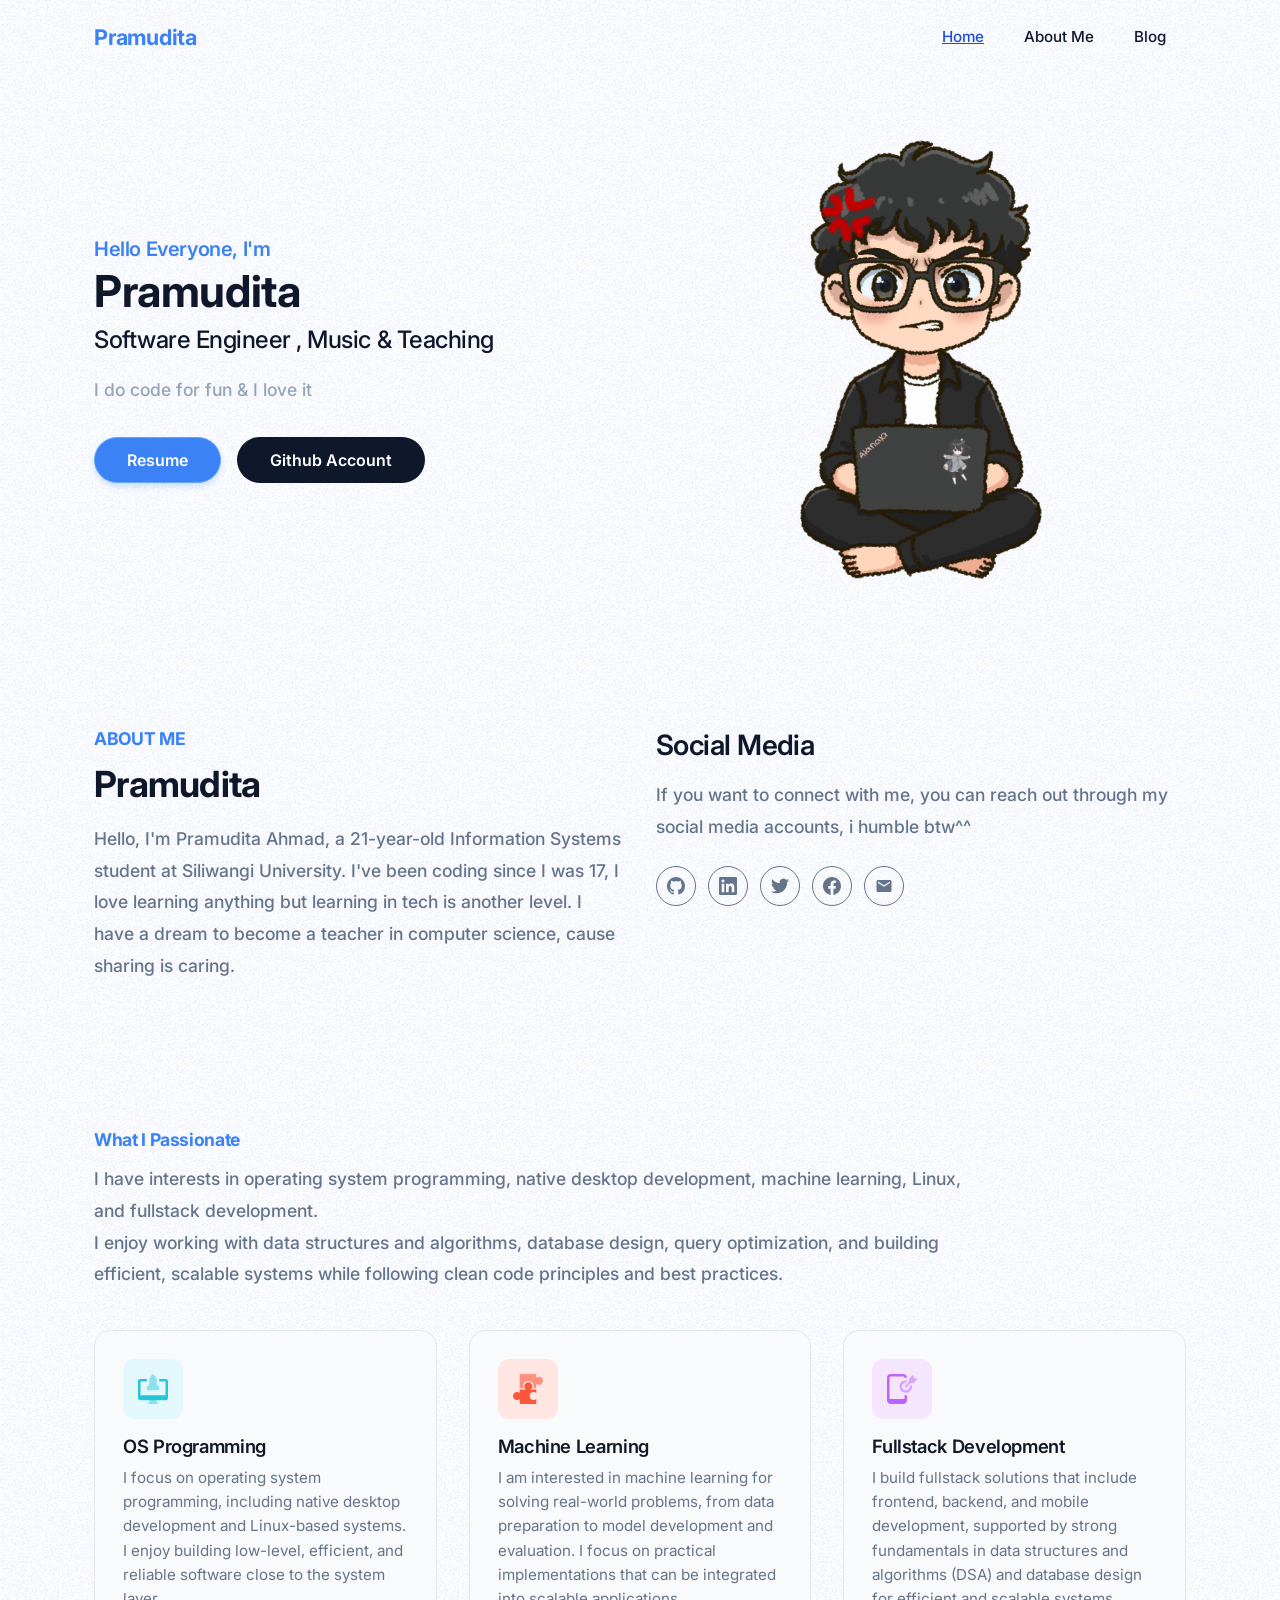
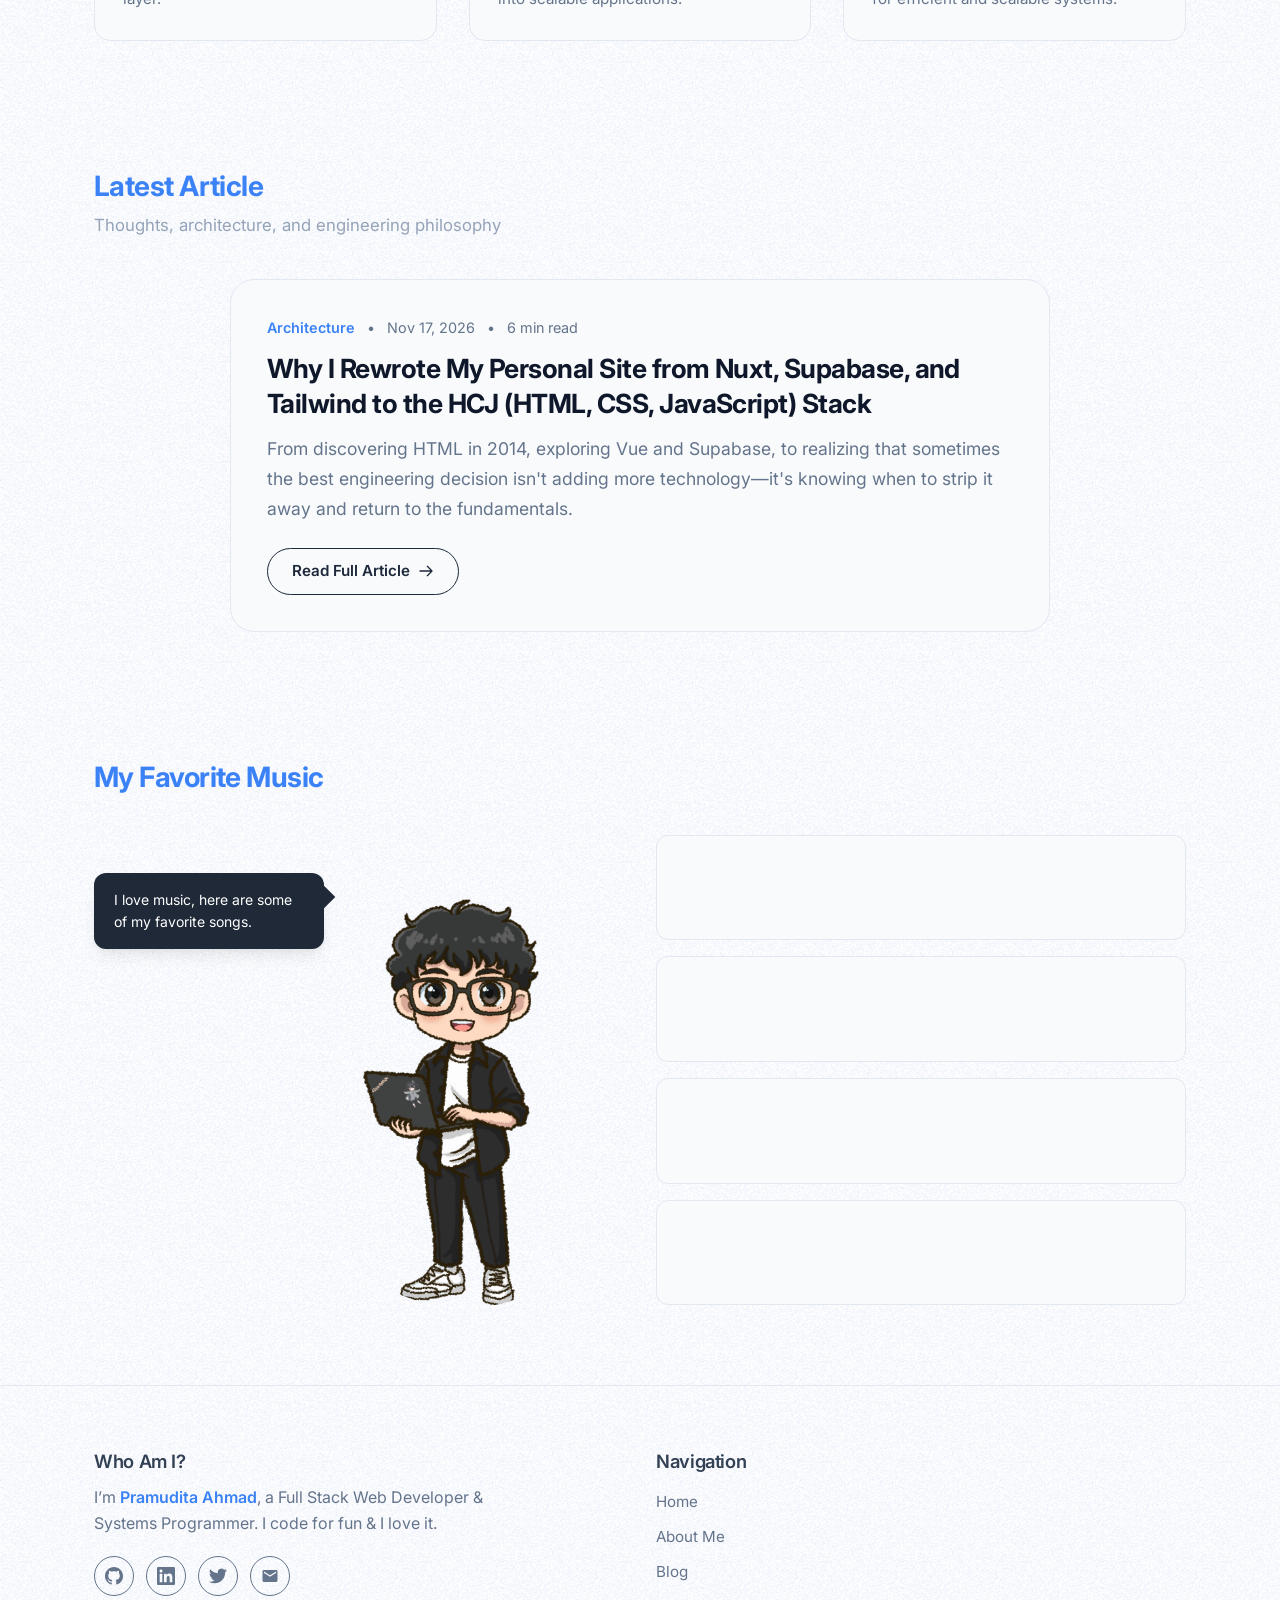
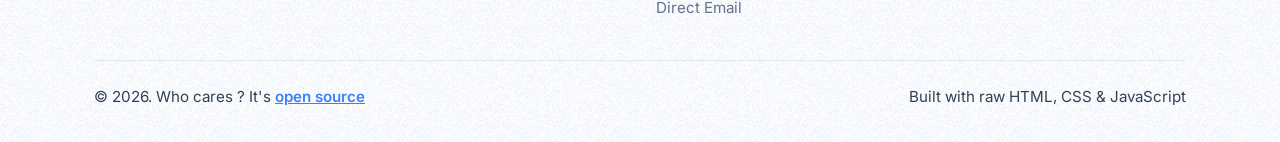
==== index.html @ 69929514 "refactor: simplify site by removing project/contact pages, embed full static blog article directly" ====
<!DOCTYPE html>
<html lang="en">
<head>
  <meta charset="UTF-8">
  <meta name="viewport" content="width=device-width, initial-scale=1.0">
  <title>Pramudita | Software Engineer</title>
  <link rel="icon" type="image/x-icon" href="assets/images/favicon.ico">
  <!-- Fonts -->
  <link rel="preconnect" href="https://fonts.googleapis.com">
  <link rel="preconnect" href="https://fonts.gstatic.com" crossorigin>
  <link rel="stylesheet" href="https://fonts.googleapis.com/css2?family=Inter:wght@300;400;500;600;700;800&display=swap">
  <!-- Stylesheet -->
  <link rel="stylesheet" href="assets/css/style.css">
</head>
<body>
  <div id="main">
    <!-- Navbar -->
    <header class="site-header">
      <div class="container">
        <div class="navbar-inner">
          <a href="index.html" class="logo-brand">
            Pramudita
          </a>

          <nav>
            <ul class="nav-links">
              <li><a href="index.html" class="nav-link active">Home</a></li>
              <li><a href="me.html" class="nav-link">About Me</a></li>
              <li><a href="blog.html" class="nav-link">Blog</a></li>
            </ul>
          </nav>

          <button class="hamburger-btn" id="hamburgerBtn" aria-label="Toggle navigation menu">
            <span></span>
            <span></span>
            <span></span>
          </button>
        </div>

        <!-- Mobile Dropdown -->
        <div class="mobile-menu" id="mobileMenu">
          <a href="index.html" class="mobile-link active">Home</a>
          <a href="me.html" class="mobile-link">About Me</a>
          <a href="blog.html" class="mobile-link">Blog</a>
        </div>
      </div>
    </header>

    <!-- Hero / Intro Section -->
    <section class="section-hero" id="home">
      <div class="container">
        <div class="grid grid-cols-2 items-center gap-8">
          <!-- Text Info (Left) -->
          <div>
            <h1 class="text-primary font-semibold" style="font-size: 1.25rem; margin-bottom: 0.5rem;">
              Hello Everyone, I'm
              <span class="text-slate-900 font-bold" style="display: block; font-size: 2.75rem; line-height: 1.15; margin-top: 0.25rem;">
                Pramudita
              </span>
            </h1>
            <h2 class="text-slate-900 font-medium" style="font-size: 1.5rem; margin-bottom: 1.25rem;">
              Software Engineer , Music & Teaching
            </h2>
            <p class="text-slate-400 font-medium" style="font-size: 1.1rem; line-height: 1.7; margin-bottom: 2rem;">
              I do code for fun & I love it
            </p>
            <div class="flex flex-wrap gap-4">
              <a href="assets/images/resume.pdf" target="_blank" class="btn btn-primary">
                Resume
              </a>
              <a href="https://github.com/pramahmad" target="_blank" class="btn btn-dark">
                Github Account
              </a>
            </div>
          </div>

          <!-- Character Image (Right) -->
          <div style="display: flex; justify-content: center;">
            <img src="assets/images/pramudita.png" alt="Pramudita" style="max-width: 100%; max-height: 480px; object-fit: contain;">
          </div>
        </div>
      </div>
    </section>

    <!-- About Me Section -->
    <section class="section" id="about">
      <div class="container">
        <div class="grid grid-cols-2 gap-8">
          <div>
            <h4 class="text-primary font-bold" style="text-transform: uppercase; font-size: 1.1rem; margin-bottom: 0.75rem;">
              About Me
            </h4>
            <h2 class="text-slate-900 font-bold" style="font-size: 2.25rem; margin-bottom: 1rem;">
              Pramudita
            </h2>
            <p class="text-slate-500 font-medium" style="font-size: 1.1rem; line-height: 1.8;">
              Hello, I'm Pramudita Ahmad, a 21-year-old Information Systems student at Siliwangi University. I've been coding since I was 17, I love learning anything but learning in tech is another level. I have a dream to become a teacher in computer science, cause sharing is caring.
            </p>
          </div>

          <div>
            <h3 class="text-slate-900 font-semibold" style="font-size: 1.75rem; margin-bottom: 1rem;">
              Social Media
            </h3>
            <p class="text-slate-500 font-medium" style="font-size: 1.1rem; line-height: 1.8; margin-bottom: 1.5rem;">
              If you want to connect with me, you can reach out through my social media accounts, i humble btw^^
            </p>
            <div class="social-group">
              <a href="https://github.com/pramahmad" target="_blank" class="social-circle-btn" title="GitHub">
                <svg viewBox="0 0 24 24" fill="currentColor"><path d="M12 0C5.37 0 0 5.37 0 12c0 5.31 3.435 9.795 8.205 11.385.6.105.825-.255.825-.57 0-.285-.015-1.23-.015-2.235-3.015.555-3.795-.735-4.035-1.41-.135-.345-.72-1.41-1.23-1.695-.42-.225-1.02-.78-.015-.795.945-.015 1.62.87 1.845 1.23 1.08 1.815 2.805 1.305 3.495.99.105-.78.42-1.305.765-1.605-2.67-.3-5.46-1.335-5.46-5.925 0-1.305.465-2.385 1.23-3.225-.12-.3-.54-1.53.12-3.18 0 0 1.005-.315 3.3 1.23.96-.27 1.98-.405 3-.405s2.04.135 3 .405c2.295-1.56 3.3-1.23 3.3-1.23.66 1.65.24 2.88.12 3.18.765.84 1.23 1.905 1.23 3.225 0 4.605-2.805 5.625-5.475 5.925.435.375.81 1.095.81 2.22 0 1.605-.015 2.895-.015 3.3 0 .315.225.69.825.57A12.02 12.02 0 0024 12c0-6.63-5.37-12-12-12z"/></svg>
              </a>
              <a href="https://www.linkedin.com/in/pramudita-ahmad-4ba11a232/" target="_blank" class="social-circle-btn" title="LinkedIn">
                <svg viewBox="0 0 24 24" fill="currentColor"><path d="M20.447 20.452h-3.554v-5.569c0-1.328-.027-3.037-1.852-3.037-1.853 0-2.136 1.445-2.136 2.939v5.667H9.351V9h3.414v1.561h.046c.477-.9 1.637-1.85 3.37-1.85 3.601 0 4.267 2.37 4.267 5.455v6.286zM5.337 7.433c-1.144 0-2.063-.926-2.063-2.065 0-1.138.92-2.063 2.063-2.063 1.14 0 2.064.925 2.064 2.063 0 1.139-.925 2.065-2.064 2.065zm1.782 13.019H3.555V9h3.564v11.452zM22.225 0H1.771C.792 0 0 .774 0 1.729v20.542C0 23.227.792 24 1.771 24h20.451C23.2 24 24 23.227 24 22.271V1.729C24 .774 23.2 0 22.222 0h.003z"/></svg>
              </a>
              <a href="https://twitter.com/PramuditaAhmad1" target="_blank" class="social-circle-btn" title="Twitter">
                <svg viewBox="0 0 24 24" fill="currentColor"><path d="M23.953 4.57a10 10 0 01-2.825.775 4.958 4.958 0 002.163-2.723c-.951.555-2.005.959-3.127 1.184a4.92 4.92 0 00-8.384 4.482C7.69 8.095 4.067 6.13 1.64 3.162a4.822 4.822 0 00-.666 2.475c0 1.71.87 3.213 2.188 4.096a4.904 4.904 0 01-2.228-.616v.06a4.923 4.923 0 003.946 4.827 4.996 4.996 0 01-2.212.085 4.936 4.936 0 004.604 3.417 9.867 9.867 0 01-6.102 2.105c-.39 0-.779-.023-1.17-.067a13.995 13.995 0 007.557 2.209c9.053 0 13.998-7.496 13.998-13.985 0-.21 0-.42-.015-.63A9.935 9.935 0 0024 4.59z"/></svg>
              </a>
              <a href="https://www.facebook.com/pramudita.ahmad.10" target="_blank" class="social-circle-btn" title="Facebook">
                <svg viewBox="0 0 24 24" fill="currentColor"><path d="M24 12.073c0-6.627-5.373-12-12-12s-12 5.373-12 12c0 5.99 4.388 10.954 10.125 11.854v-8.385H7.078v-3.47h3.047V9.43c0-3.007 1.792-4.669 4.533-4.669 1.312 0 2.686.235 2.686.235v2.953H15.83c-1.491 0-1.956.925-1.956 1.874v2.25h3.328l-.532 3.47h-2.796v8.385C19.612 23.027 24 18.062 24 12.073z"/></svg>
              </a>
              <a href="mailto:pramuditaadit2810@gmail.com" class="social-circle-btn" title="Email">
                <svg viewBox="0 0 24 24" fill="currentColor"><path d="M20 4H4c-1.1 0-1.99.9-1.99 2L2 18c0 1.1.9 2 2 2h16c1.1 0 2-.9 2-2V6c0-1.1-.9-2-2-2zm0 4l-8 5-8-5V6l8 5 8-5v2z"/></svg>
              </a>
            </div>
          </div>
        </div>
      </div>
    </section>

    <!-- What I Passionate (Services) -->
    <section class="section">
      <div class="container">
        <h2 class="text-primary font-bold uppercase" style="font-size: 1.1rem; margin-bottom: 0.75rem;">
          What I Passionate
        </h2>
        <p class="text-slate-500 font-medium" style="font-size: 1.1rem; line-height: 1.8; max-width: 900px; margin-bottom: 2.5rem;">
          I have interests in operating system programming, native desktop development, machine learning, Linux, and fullstack development. <br>
          I enjoy working with data structures and algorithms, database design, query optimization, and building efficient, scalable systems while following clean code principles and best practices.
        </p>

        <div class="grid grid-cols-3 gap-8">
          <!-- OS Programming -->
          <div class="service-card">
            <div>
              <div class="service-icon">
                <svg class="h-16" style="height: 60px;" viewBox="0 0 32 32">
                  <path d="m26 32h-20c-3.314 0-6-2.686-6-6v-20c0-3.314 2.686-6 6-6h20c3.314 0 6 2.686 6 6v20c0 3.314-2.686 6-6 6z" fill="#e3f8fa"/>
                  <g fill="#8ce1eb">
                    <path d="m18.569 23.431c-.876-.876-.902-1.724-.902-1.766-.001-.183-.15-.331-.333-.331h-2.68c-.184 0-.333.151-.333.335 0 .036-.012.885-.889 1.762-.095.095-.124.239-.072.363.05.125.172.206.307.206h4.667c.135 0 .257-.081.308-.206.051-.124.022-.268-.073-.363z"/>
                    <path d="m19 16.66h-6c-.184 0-.333-.149-.333-.333v-.781c0-.445.173-.864.488-1.179l.845-.846v-1.895c0-.805.27-1.599.76-2.236l.975-1.268c.126-.164.402-.164.529 0l.975 1.268c.49.637.76 1.431.76 2.236v1.895l.845.845c.315.315.488.733.488 1.179v.781c.001.184-.148.334-.332.334z"/>
                  </g>
                  <path d="m22.833 10.667h-3.6c.067.313.1.64.1.96v.373h3.333v7.333h-13.333v-7.333h3.333v-.373c0-.32.033-.647.1-.96h-3.6c-.639 0-1.166.526-1.166 1.166v9c0 .64.527 1.167 1.167 1.167h13.667c.639 0 1.166-.527 1.166-1.167v-9c0-.64-.527-1.166-1.166-1.166z" fill="#26c6da"/>
                </svg>
              </div>
              <h3>OS Programming</h3>
              <p>
                I focus on operating system programming, including native desktop development and Linux-based systems. I enjoy building low-level, efficient, and reliable software close to the system layer.
              </p>
            </div>
          </div>

          <!-- Machine Learning -->
          <div class="service-card">
            <div>
              <div class="service-icon">
                <svg class="h-16" style="height: 60px;" viewBox="0 0 32 32">
                  <path d="m26 32h-20c-3.314 0-6-2.686-6-6v-20c0-3.314 2.686-6 6-6h20c3.314 0 6 2.686 6 6v20c0 3.314-2.686 6-6 6z" fill="#ffe6e2"/>
                  <path d="m21.867 13.687c-.547 0-1.047-.207-1.42-.547v2.513h-1.7c.153-.34.233-.72.233-1.107 0-1.547-1.26-2.8-2.8-2.8-1.547 0-2.8 1.253-2.8 2.8 0 .387.08.767.227 1.107h-2.053v-6.94c0-.393.32-.713.713-.713h7.467c.393 0 .713.32.713.713v1.253c.48-.433 1.153-.647 1.88-.493.82.167 1.487.853 1.633 1.68.254 1.354-.779 2.534-2.093 2.534z" fill="#fd907e"/>
                  <path d="m16.925 19.328c-.249 1.358.782 2.539 2.097 2.539.547 0 1.045-.206 1.422-.548v1.97c0 .391-.32.711-.711.711h-7.465c-.391 0-.711-.32-.711-.711v-1.97c-.483.434-1.159.647-1.884.498-.818-.171-1.486-.853-1.635-1.678-.249-1.359.782-2.539 2.097-2.539.547 0 1.045.206 1.422.548v-1.825h3.441c-.576-.384-.953-1.031-.953-1.778 0-1.18.953-2.133 2.133-2.133s2.133.953 2.133 2.133c0 .747-.377 1.394-.953 1.778h3.086v1.825c-.483-.434-1.159-.647-1.884-.498-.817.17-1.486.853-1.635 1.678z" fill="#fc573b"/>
                </svg>
              </div>
              <h3>Machine Learning</h3>
              <p>
                I am interested in machine learning for solving real-world problems, from data preparation to model development and evaluation. I focus on practical implementations that can be integrated into scalable applications.
              </p>
            </div>
          </div>

          <!-- Fullstack Development -->
          <div class="service-card">
            <div>
              <div class="service-icon">
                <svg class="h-16" style="height: 60px;" viewBox="0 0 32 32">
                  <path d="m26 32h-20c-3.314 0-6-2.686-6-6v-20c0-3.314 2.686-6 6-6h20c3.314 0 6 2.686 6 6v20c0 3.314-2.686 6-6 6z" fill="#f5e6fe"/>
                  <path d="m17.396 19.287c-.02.013-.033.02-.053.033v2.013h-8v-11.333c0-.367.3-.667.667-.667h6.667c.367 0 .667.3.667.667v.053c.22-.04.44-.053.667-.053.2 0 .393.013.58.04.027-.027.06-.047.087-.067-.015-1.086-.909-1.973-2.002-1.973h-6.667c-1.1 0-2 .9-2 2v12c0 1.1.9 2 2 2h6.667c1.1 0 2-.9 2-2v-2.72c-.22.04-.44.053-.667.053-.206 0-.413-.013-.613-.046z" fill="#be63f9"/>
                  <g fill="#d9a4fc">
                    <path d="m23.951 10.608c-.079-.186-.262-.307-.464-.305l-1.167.009-.009-1.167c-.001-.203-.124-.384-.311-.46s-.402-.032-.544.112l-1.654 1.679c-.093.094-.145.222-.144.355l.011 1.466c-.006.006-.014.008-.02.014l-1.985 2.015c-.194.197-.192.513.005.707.098.097.227.145.355.144s.255-.051.352-.149l1.985-2.015c.006-.006.008-.014.013-.02l1.466-.011c.132-.001.259-.055.352-.149l1.654-1.679c.143-.144.184-.36.105-.546z"/>
                    <path d="m21.276 13.987h-.473l-.793.807c-.053 1.047-.913 1.873-1.973 1.88-1.107.013-2.007-.88-2.02-1.98-.007-1.067.82-1.94 1.867-2.013l.78-.793v-.488c-.22-.04-.44-.06-.667-.06-1.84.02-3.327 1.52-3.313 3.36.02 1.84 1.527 3.32 3.36 3.307 1.84-.013 3.327-1.52 3.307-3.353-.002-.227-.028-.454-.075-.667z"/>
                  </g>
                </svg>
              </div>
              <h3>Fullstack Development</h3>
              <p>
                I build fullstack solutions that include frontend, backend, and mobile development, supported by strong fundamentals in data structures and algorithms (DSA) and database design for efficient and scalable systems.
              </p>
            </div>
          </div>
        </div>
      </div>
    </section>

    <!-- Featured Blog Section -->
    <section class="section">
      <div class="container">
        <h2 class="text-primary font-bold text-center" style="font-size: 1.75rem; margin-bottom: 0.5rem;">
          Latest Article
        </h2>
        <p class="text-slate-400 text-center" style="font-size: 1.05rem; margin-bottom: 2.5rem;">
          Thoughts, architecture, and engineering philosophy
        </p>

        <!-- Static Article Card -->
        <div style="max-width: 820px; margin: 0 auto;">
          <article class="home-blog-card">
            <div style="display: flex; align-items: center; gap: 0.75rem; margin-bottom: 0.75rem; font-size: 0.9rem; color: #64748b;">
              <span class="text-primary font-semibold">Architecture</span>
              <span>•</span>
              <span>Nov 17, 2026</span>
              <span>•</span>
              <span>6 min read</span>
            </div>

            <a href="blog.html">
              <h3 style="transition: color 0.2s;">
                Why I Rewrote My Personal Site from Nuxt, Supabase, and Tailwind to the HCJ (HTML, CSS, JavaScript) Stack
              </h3>
            </a>

            <p>
              From discovering HTML in 2014, exploring Vue and Supabase, to realizing that sometimes the best engineering decision isn't adding more technology—it's knowing when to strip it away and return to the fundamentals.
            </p>

            <a href="blog.html" class="btn-outline">
              <span>Read Full Article</span>
              <svg style="width: 16px; height: 16px;" fill="none" stroke="currentColor" viewBox="0 0 24 24">
                <path stroke-linecap="round" stroke-linejoin="round" stroke-width="2" d="M14 5l7 7m0 0l-7 7m7-7H3"/>
              </svg>
            </a>
          </article>
        </div>
      </div>
    </section>

    <!-- Spotify / Favorite Music Section -->
    <section class="section">
      <div class="container">
        <h2 class="text-primary font-bold text-center" style="font-size: 1.75rem; margin-bottom: 2.5rem;">
          My Favorite Music
        </h2>

        <div class="grid grid-cols-2 items-center gap-8">
          <!-- Avatar with Chat Bubble (Left) -->
          <div class="music-bubble-wrapper">
            <div class="music-chat-bubble">
              <p style="margin: 0;">I love music, here are some of my favorite songs.</p>
            </div>
            <div>
              <img src="assets/images/avatar.png" alt="Avatar" class="music-avatar-img">
            </div>
          </div>

          <!-- Spotify Embeds (Right) -->
          <div>
            <div class="spotify-frame-box">
              <iframe style="border-radius:12px" src="https://open.spotify.com/embed/track/4DhyEPT1syGLKMnKDo1vvh?utm_source=generator" width="100%" height="80" frameborder="0" allow="clipboard-write; encrypted-media; fullscreen; picture-in-picture" loading="lazy"></iframe>
            </div>
            <div class="spotify-frame-box">
              <iframe style="border-radius:12px" src="https://open.spotify.com/embed/track/68FHdrL6dbruEBrfLjR52a?utm_source=generator" width="100%" height="80" frameborder="0" allow="clipboard-write; encrypted-media; fullscreen; picture-in-picture" loading="lazy"></iframe>
            </div>
            <div class="spotify-frame-box">
              <iframe style="border-radius:12px" src="https://open.spotify.com/embed/track/2kJwzbxV2ppxnQoYw4GLBZ?utm_source=generator" width="100%" height="80" frameborder="0" allow="clipboard-write; encrypted-media; fullscreen; picture-in-picture" loading="lazy"></iframe>
            </div>
            <div class="spotify-frame-box">
              <iframe style="border-radius:12px" src="https://open.spotify.com/embed/track/530l1XggFTVKZIM3khE10r?utm_source=generator" width="100%" height="80" frameborder="0" allow="clipboard-write; encrypted-media; fullscreen; picture-in-picture" loading="lazy"></iframe>
            </div>
          </div>
        </div>
      </div>
    </section>

    <!-- Footer -->
    <footer class="site-footer">
      <div class="container">
        <div class="grid grid-cols-2 gap-8">
          <div>
            <h5 class="text-slate-700 font-semibold" style="font-size: 1.15rem; margin-bottom: 0.75rem;">Who Am I?</h5>
            <p class="text-slate-500" style="margin-bottom: 1.25rem; max-width: 420px;">
              I’m <span class="text-primary font-semibold">Pramudita Ahmad</span>, a Full Stack Web Developer & Systems Programmer. I code for fun & I love it.
            </p>
            <div class="social-group">
              <a href="https://github.com/pramahmad" target="_blank" class="social-circle-btn" title="GitHub">
                <svg viewBox="0 0 24 24" fill="currentColor"><path d="M12 0C5.37 0 0 5.37 0 12c0 5.31 3.435 9.795 8.205 11.385.6.105.825-.255.825-.57 0-.285-.015-1.23-.015-2.235-3.015.555-3.795-.735-4.035-1.41-.135-.345-.72-1.41-1.23-1.695-.42-.225-1.02-.78-.015-.795.945-.015 1.62.87 1.845 1.23 1.08 1.815 2.805 1.305 3.495.99.105-.78.42-1.305.765-1.605-2.67-.3-5.46-1.335-5.46-5.925 0-1.305.465-2.385 1.23-3.225-.12-.3-.54-1.53.12-3.18 0 0 1.005-.315 3.3 1.23.96-.27 1.98-.405 3-.405s2.04.135 3 .405c2.295-1.56 3.3-1.23 3.3-1.23.66 1.65.24 2.88.12 3.18.765.84 1.23 1.905 1.23 3.225 0 4.605-2.805 5.625-5.475 5.925.435.375.81 1.095.81 2.22 0 1.605-.015 2.895-.015 3.3 0 .315.225.69.825.57A12.02 12.02 0 0024 12c0-6.63-5.37-12-12-12z"/></svg>
              </a>
              <a href="https://www.linkedin.com/in/pramudita-ahmad-4ba11a232/" target="_blank" class="social-circle-btn" title="LinkedIn">
                <svg viewBox="0 0 24 24" fill="currentColor"><path d="M20.447 20.452h-3.554v-5.569c0-1.328-.027-3.037-1.852-3.037-1.853 0-2.136 1.445-2.136 2.939v5.667H9.351V9h3.414v1.561h.046c.477-.9 1.637-1.85 3.37-1.85 3.601 0 4.267 2.37 4.267 5.455v6.286zM5.337 7.433c-1.144 0-2.063-.926-2.063-2.065 0-1.138.92-2.063 2.063-2.063 1.14 0 2.064.925 2.064 2.063 0 1.139-.925 2.065-2.064 2.065zm1.782 13.019H3.555V9h3.564v11.452zM22.225 0H1.771C.792 0 0 .774 0 1.729v20.542C0 23.227.792 24 1.771 24h20.451C23.2 24 24 23.227 24 22.271V1.729C24 .774 23.2 0 22.222 0h.003z"/></svg>
              </a>
              <a href="https://twitter.com/PramuditaAhmad1" target="_blank" class="social-circle-btn" title="Twitter">
                <svg viewBox="0 0 24 24" fill="currentColor"><path d="M23.953 4.57a10 10 0 01-2.825.775 4.958 4.958 0 002.163-2.723c-.951.555-2.005.959-3.127 1.184a4.92 4.92 0 00-8.384 4.482C7.69 8.095 4.067 6.13 1.64 3.162a4.822 4.822 0 00-.666 2.475c0 1.71.87 3.213 2.188 4.096a4.904 4.904 0 01-2.228-.616v.06a4.923 4.923 0 003.946 4.827 4.996 4.996 0 01-2.212.085 4.936 4.936 0 004.604 3.417 9.867 9.867 0 01-6.102 2.105c-.39 0-.779-.023-1.17-.067a13.995 13.995 0 007.557 2.209c9.053 0 13.998-7.496 13.998-13.985 0-.21 0-.42-.015-.63A9.935 9.935 0 0024 4.59z"/></svg>
              </a>
              <a href="mailto:pramuditaadit2810@gmail.com" class="social-circle-btn" title="Email">
                <svg viewBox="0 0 24 24" fill="currentColor"><path d="M20 4H4c-1.1 0-1.99.9-1.99 2L2 18c0 1.1.9 2 2 2h16c1.1 0 2-.9 2-2V6c0-1.1-.9-2-2-2zm0 4l-8 5-8-5V6l8 5 8-5v2z"/></svg>
              </a>
            </div>
          </div>

          <div>
            <h3 class="font-semibold text-slate-700" style="font-size: 1.15rem; margin-bottom: 0.75rem;">Navigation</h3>
            <ul class="footer-nav">
              <li><a href="index.html">Home</a></li>
              <li><a href="me.html">About Me</a></li>
              <li><a href="blog.html">Blog</a></li>
              <li><a href="mailto:pramuditaadit2810@gmail.com">Direct Email</a></li>
            </ul>
          </div>
        </div>

        <div class="footer-bottom">
          <div>&copy; 2026. Who cares ? It's <a href="https://github.com/pramahmad" target="_blank" class="text-primary font-semibold" style="text-decoration: underline;">open source</a></div>
          <div>Built with raw HTML, CSS & JavaScript</div>
        </div>
      </div>
    </footer>
  </div>

  <script src="assets/js/main.js"></script>
</body>
</html>
---- assets/css/style.css ----
@import url('https://fonts.googleapis.com/css2?family=Inter:wght@300;400;500;600;700;800&display=swap');

/* ============================================================
   RESET & CORE VARIABLES (MINIMALIST MODERN)
   ============================================================ */
:root {
  --primary: #3b82f6;
  --primary-hover: #2563eb;
  --primary-light: #60a5fa;
  --text-dark: #0f172a;
  --text-slate: #1e293b;
  --text-body: #475569;
  --text-muted: #94a3b8;
  --bg-page: #ffffff;
  --bg-card: #f8fafc;
  --bg-gray: #f1f5f9;
  --border-color: #e2e8f0;
  --font-family: 'Inter', -apple-system, BlinkMacSystemFont, 'Segoe UI', Roboto, sans-serif;
  --radius-sm: 8px;
  --radius-md: 12px;
  --radius-lg: 16px;
  --radius-xl: 24px;
  --radius-full: 9999px;
  --shadow-sm: 0 1px 2px 0 rgba(0, 0, 0, 0.05);
  --shadow-md: 0 4px 6px -1px rgba(0, 0, 0, 0.08), 0 2px 4px -1px rgba(0, 0, 0, 0.04);
  --shadow-lg: 0 10px 15px -3px rgba(0, 0, 0, 0.08), 0 4px 6px -2px rgba(0, 0, 0, 0.04);
  --shadow-xl: 0 20px 25px -5px rgba(0, 0, 0, 0.08), 0 10px 10px -5px rgba(0, 0, 0, 0.03);
}

* {
  box-sizing: border-box;
  margin: 0;
  padding: 0;
}

html {
  scroll-behavior: smooth;
}

body {
  font-family: var(--font-family);
  color: var(--text-body);
  background-color: var(--bg-page);
  line-height: 1.6;
  -webkit-font-smoothing: antialiased;
}

#main {
  min-height: 100vh;
  display: flex;
  flex-direction: column;
  background-image: url('../images/noise.webp');
  background-repeat: repeat;
  background-size: 100px;
}

/* ============================================================
   TYPOGRAPHY
   ============================================================ */
h1, h2, h3, h4, h5, h6 {
  font-family: var(--font-family);
  color: var(--text-dark);
  font-weight: 700;
  line-height: 1.25;
  letter-spacing: -0.02em;
}

h1 { font-size: 2.25rem; }
h2 { font-size: 1.875rem; }
h3 { font-size: 1.35rem; }
h4 { font-size: 1.125rem; }

p {
  margin-bottom: 1.25rem;
}

a {
  color: inherit;
  text-decoration: none;
  transition: all 0.2s ease;
}

.text-primary { color: var(--primary); }
.text-slate-900 { color: #0f172a; }
.text-slate-800 { color: #1e293b; }
.text-slate-700 { color: #334155; }
.text-slate-500 { color: #64748b; }
.text-slate-400 { color: #94a3b8; }
.font-semibold { font-weight: 600; }
.font-bold { font-weight: 700; }
.font-medium { font-weight: 500; }

/* ============================================================
   LAYOUT & CONTAINER
   ============================================================ */
.container {
  width: 100%;
  max-width: 1140px;
  margin-left: auto;
  margin-right: auto;
  padding-left: 1.5rem;
  padding-right: 1.5rem;
}

.section {
  padding-top: 4rem;
  padding-bottom: 4rem;
}

.section-hero {
  padding-top: 7.5rem;
  padding-bottom: 4rem;
}

.grid {
  display: grid;
  gap: 2rem;
}

.grid-cols-1 { grid-template-columns: 1fr; }
.grid-cols-2 { grid-template-columns: repeat(2, 1fr); }
.grid-cols-3 { grid-template-columns: repeat(3, 1fr); }

.flex { display: flex; }
.flex-col { flex-direction: column; }
.items-center { align-items: center; }
.justify-between { justify-content: space-between; }
.justify-center { justify-content: center; }
.flex-wrap { flex-wrap: wrap; }
.gap-2 { gap: 0.5rem; }
.gap-3 { gap: 0.75rem; }
.gap-4 { gap: 1rem; }
.gap-6 { gap: 1.5rem; }
.gap-8 { gap: 2rem; }

/* ============================================================
   BUTTONS (ROUNDED PILLS)
   ============================================================ */
.btn {
  display: inline-flex;
  align-items: center;
  justify-content: center;
  gap: 0.5rem;
  border-radius: var(--radius-full);
  padding: 0.75rem 2rem;
  font-size: 1rem;
  font-weight: 600;
  line-height: 1.25;
  cursor: pointer;
  border: 1px solid transparent;
  transition: all 0.3s ease;
  user-select: none;
}

.btn-primary {
  background-color: var(--primary);
  color: #ffffff;
  border-color: var(--primary-light);
  box-shadow: 0 4px 6px -1px rgba(59, 130, 246, 0.25);
}

.btn-primary:hover {
  background-color: var(--primary-hover);
  box-shadow: 0 10px 15px -3px rgba(59, 130, 246, 0.35);
  transform: translateY(-2px);
  color: #ffffff;
}

.btn-dark {
  background-color: #0f172a;
  color: #ffffff;
}

.btn-dark:hover {
  background-color: transparent;
  border-color: #0f172a;
  color: #0f172a;
  transform: translateY(-2px);
}

.btn-outline {
  display: inline-flex;
  align-items: center;
  gap: 0.5rem;
  border: 1px solid #1e293b;
  color: #1e293b;
  background: transparent;
  border-radius: var(--radius-full);
  padding: 0.65rem 1.5rem;
  font-weight: 600;
  font-size: 0.95rem;
  transition: all 0.2s ease;
}

.btn-outline:hover {
  color: var(--primary);
  border-color: var(--primary);
  transform: translateY(-2px);
}

/* ============================================================
   NAVBAR
   ============================================================ */
.site-header {
  position: fixed;
  top: 0;
  left: 0;
  width: 100%;
  z-index: 1000;
  padding: 1.25rem 0;
  background-color: transparent;
  transition: all 0.3s ease;
}

.site-header.scrolled {
  background-color: rgba(255, 255, 255, 0.85);
  backdrop-filter: blur(8px);
  -webkit-backdrop-filter: blur(8px);
  border-bottom: 1px solid var(--border-color);
  box-shadow: var(--shadow-sm);
  padding: 0.75rem 0;
}

.navbar-inner {
  display: flex;
  align-items: center;
  justify-content: space-between;
}

.logo-brand {
  font-size: 1.35rem;
  font-weight: 700;
  color: var(--primary);
  letter-spacing: -0.01em;
}

.nav-links {
  display: flex;
  align-items: center;
  list-style: none;
}

.nav-link {
  font-size: 0.95rem;
  font-weight: 500;
  color: #0f172a;
  padding: 0.5rem 1.25rem;
  transition: color 0.2s;
}

.nav-link:hover,
.nav-link.active {
  color: #1d4ed8;
  text-decoration: underline;
}

.hamburger-btn {
  display: none;
  flex-direction: column;
  justify-content: center;
  gap: 5px;
  width: 36px;
  height: 36px;
  background: transparent;
  border: none;
  cursor: pointer;
  padding: 4px;
}

.hamburger-btn span {
  display: block;
  height: 2px;
  width: 28px;
  background-color: #0f172a;
  transition: all 0.3s ease;
  transform-origin: center;
}

.hamburger-btn.active span:nth-child(1) {
  transform: rotate(45deg) translate(5px, 5px);
}

.hamburger-btn.active span:nth-child(2) {
  opacity: 0;
}

.hamburger-btn.active span:nth-child(3) {
  transform: rotate(-45deg) translate(5px, -5px);
}

.mobile-menu {
  display: none;
  position: absolute;
  top: 100%;
  right: 1.5rem;
  width: 200px;
  background-color: #ffffff;
  border-radius: var(--radius-md);
  box-shadow: var(--shadow-xl);
  padding: 1rem 0;
  flex-direction: column;
  border: 1px solid var(--border-color);
}

.mobile-menu.open {
  display: flex;
}

.mobile-link {
  padding: 0.65rem 1.5rem;
  font-size: 0.95rem;
  font-weight: 500;
  color: #0f172a;
}

.mobile-link:hover,
.mobile-link.active {
  color: var(--primary);
  background-color: #f8fafc;
}

/* ============================================================
   SERVICE CARD (MINIMALIST)
   ============================================================ */
.service-card {
  padding: 1.75rem;
  border-radius: var(--radius-lg);
  background-color: #f8fafc;
  border: 1px solid var(--border-color);
  transition: all 0.3s ease;
  display: flex;
  flex-direction: column;
  justify-content: space-between;
}

.service-card:hover {
  transform: translateY(-4px);
  box-shadow: var(--shadow-md);
  background-color: #ffffff;
}

.service-icon {
  display: inline-flex;
  align-items: center;
  justify-content: center;
  margin-bottom: 1rem;
}

.service-card h3 {
  font-size: 1.15rem;
  font-weight: 600;
  color: #111827;
  margin-bottom: 0.5rem;
}

.service-card p {
  color: #64748b;
  font-size: 0.95rem;
  line-height: 1.6;
  margin-bottom: 0;
}

/* ============================================================
   ARTICLE & BLOG STYLES (LONG-FORM READING)
   ============================================================ */
.article-wrapper {
  max-width: 820px;
  margin: 0 auto;
  padding: 1rem 0;
}

.article-header {
  border-bottom: 1px solid var(--border-color);
  padding-bottom: 2rem;
  margin-bottom: 2.5rem;
}

.article-header h1 {
  font-size: 2.35rem;
  line-height: 1.25;
  color: #0f172a;
  margin-bottom: 1rem;
}

.article-meta {
  display: flex;
  align-items: center;
  gap: 1rem;
  color: #64748b;
  font-size: 0.95rem;
}

.article-meta .badge {
  background-color: #eff6ff;
  color: var(--primary);
  padding: 0.25rem 0.75rem;
  border-radius: var(--radius-full);
  font-weight: 600;
  font-size: 0.85rem;
}

.article-body {
  font-size: 1.15rem;
  line-height: 1.85;
  color: #334155;
}

.article-body h2 {
  font-size: 1.65rem;
  color: #0f172a;
  margin-top: 3rem;
  margin-bottom: 1rem;
  padding-bottom: 0.4rem;
  border-bottom: 1px solid #f1f5f9;
}

.article-body h3 {
  font-size: 1.3rem;
  color: #1e293b;
  margin-top: 2rem;
  margin-bottom: 0.75rem;
}

.article-body p {
  margin-bottom: 1.5rem;
}

.article-body blockquote {
  border-left: 4px solid var(--primary);
  background-color: #f8fafc;
  padding: 1rem 1.5rem;
  border-radius: 0 var(--radius-md) var(--radius-md) 0;
  margin: 2rem 0;
  font-style: italic;
  color: #475569;
}

.article-body ul, .article-body ol {
  margin: 1.25rem 0 1.75rem 1.75rem;
  color: #334155;
}

.article-body li {
  margin-bottom: 0.6rem;
  line-height: 1.75;
}

.article-body table {
  width: 100%;
  border-collapse: collapse;
  margin: 2rem 0;
  background-color: #ffffff;
  border-radius: var(--radius-md);
  overflow: hidden;
  box-shadow: var(--shadow-sm);
  border: 1px solid var(--border-color);
}

.article-body th {
  background-color: #f8fafc;
  color: #0f172a;
  text-align: left;
  padding: 0.85rem 1.25rem;
  font-weight: 600;
  border-bottom: 2px solid var(--border-color);
}

.article-body td {
  padding: 0.85rem 1.25rem;
  border-bottom: 1px solid var(--border-color);
  color: #475569;
}

.article-body tr:last-child td {
  border-bottom: none;
}

.article-note {
  font-size: 0.95rem;
  color: #64748b;
  font-style: italic;
  margin-top: -1rem;
  margin-bottom: 2rem;
}

.article-body code {
  background-color: #f1f5f9;
  color: #0f172a;
  padding: 0.2rem 0.45rem;
  border-radius: 4px;
  font-size: 0.9em;
  font-family: monospace;
}

/* Home Blog Card */
.home-blog-card {
  background-color: #f8fafc;
  border: 1px solid var(--border-color);
  border-radius: var(--radius-xl);
  padding: 2.25rem;
  transition: all 0.3s ease;
}

.home-blog-card:hover {
  transform: translateY(-3px);
  box-shadow: var(--shadow-lg);
  background-color: #ffffff;
}

.home-blog-card h3 {
  font-size: 1.65rem;
  color: #0f172a;
  line-height: 1.35;
  margin-bottom: 0.75rem;
}

.home-blog-card p {
  font-size: 1.1rem;
  color: #64748b;
  line-height: 1.7;
  margin-bottom: 1.5rem;
}

/* ============================================================
   MUSIC & SPOTIFY SECTION
   ============================================================ */
.music-bubble-wrapper {
  position: relative;
  display: flex;
  align-items: center;
  justify-content: flex-end;
}

.music-chat-bubble {
  position: absolute;
  top: 2rem;
  left: 0;
  background-color: #1f2937;
  color: #ffffff;
  border-radius: var(--radius-md);
  padding: 1rem 1.25rem;
  box-shadow: var(--shadow-lg);
  max-width: 230px;
  font-size: 0.875rem;
  z-index: 10;
}

.music-chat-bubble::after {
  content: '';
  position: absolute;
  top: 1rem;
  right: -8px;
  width: 16px;
  height: 16px;
  background-color: #1f2937;
  transform: rotate(45deg);
}

.music-avatar-img {
  width: 100%;
  max-width: 320px;
  height: auto;
  border-radius: var(--radius-full);
}

.spotify-frame-box {
  background-color: #f8fafc;
  border: 1px solid var(--border-color);
  border-radius: var(--radius-md);
  padding: 0.5rem;
  margin-bottom: 1rem;
}

/* ============================================================
   SOCIAL BUTTONS
   ============================================================ */
.social-group {
  display: flex;
  align-items: center;
  flex-wrap: wrap;
  gap: 0.75rem;
}

.social-circle-btn {
  display: flex;
  align-items: center;
  justify-content: center;
  width: 40px;
  height: 40px;
  border-radius: var(--radius-full);
  border: 1px solid #64748b;
  color: #64748b;
  transition: all 0.25s ease;
}

.social-circle-btn:hover {
  border-color: var(--primary-light);
  background-color: var(--primary-light);
  color: #ffffff;
  transform: translateY(-2px);
}

.social-circle-btn svg {
  width: 18px;
  height: 18px;
}

/* ============================================================
   FOOTER
   ============================================================ */
.site-footer {
  margin-top: auto;
  border-top: 1px solid var(--border-color);
  padding: 4rem 0 2rem 0;
  background-color: transparent;
}

.footer-nav {
  list-style: none;
  display: flex;
  flex-direction: column;
  gap: 0.6rem;
  margin-top: 1rem;
}

.footer-nav a {
  color: #64748b;
  font-size: 0.95rem;
}

.footer-nav a:hover {
  color: var(--primary);
  text-decoration: underline;
}

.footer-bottom {
  margin-top: 2.5rem;
  padding-top: 1.5rem;
  border-top: 1px solid var(--border-color);
  color: #334155;
  font-size: 0.95rem;
  display: flex;
  justify-content: space-between;
  align-items: center;
  flex-wrap: wrap;
  gap: 1rem;
}

/* ============================================================
   RESPONSIVE QUERIES
   ============================================================ */
@media (max-width: 992px) {
  .nav-links { display: none; }
  .hamburger-btn { display: flex; }
  .grid-cols-3 { grid-template-columns: 1fr; }
  .music-chat-bubble { position: relative; top: 0; left: 0; margin-bottom: 1rem; max-width: 100%; }
  .music-chat-bubble::after { display: none; }
  .music-bubble-wrapper { flex-direction: column; align-items: center; justify-content: center; }
}

@media (max-width: 768px) {
  h1 { font-size: 1.75rem; }
  h2 { font-size: 1.5rem; }
  .article-header h1 { font-size: 1.85rem; }
  .article-body { font-size: 1.05rem; }
  .grid-cols-2 { grid-template-columns: 1fr; }
  .section-hero { padding-top: 5.5rem; }
}
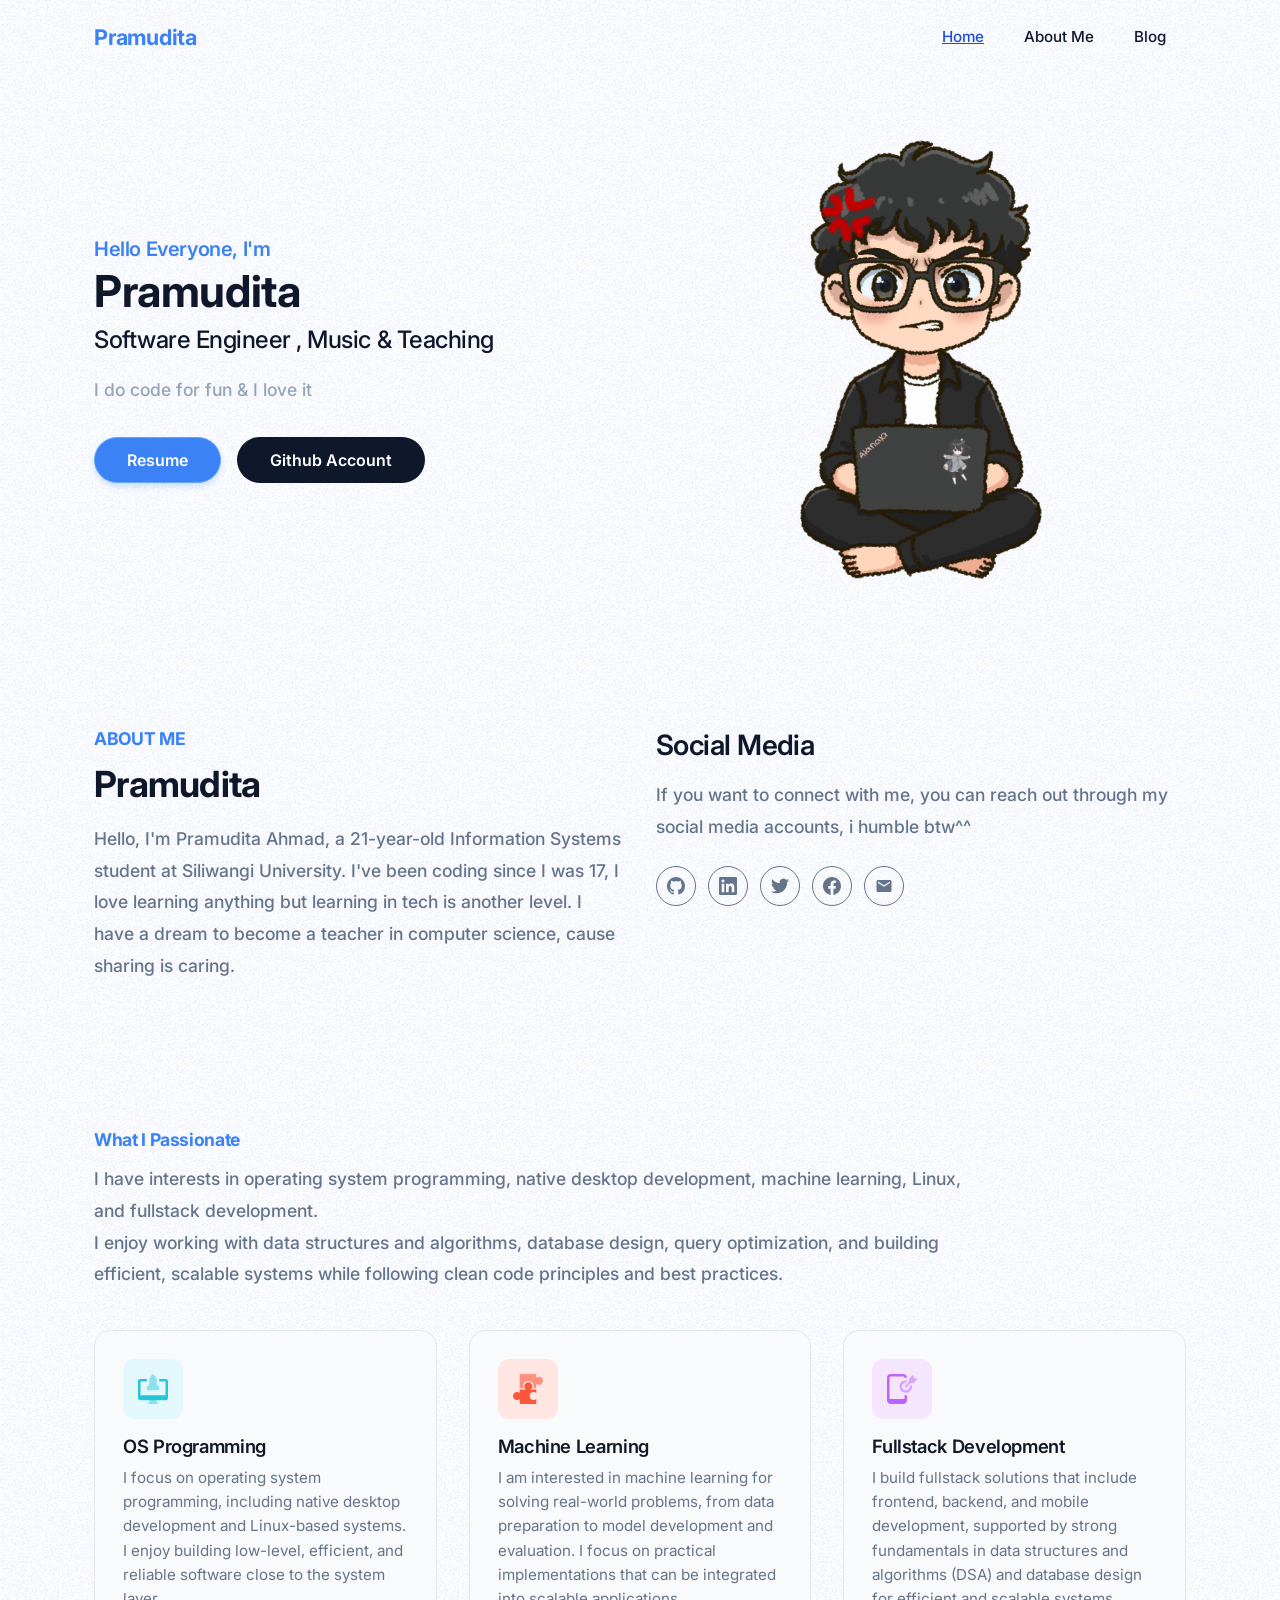
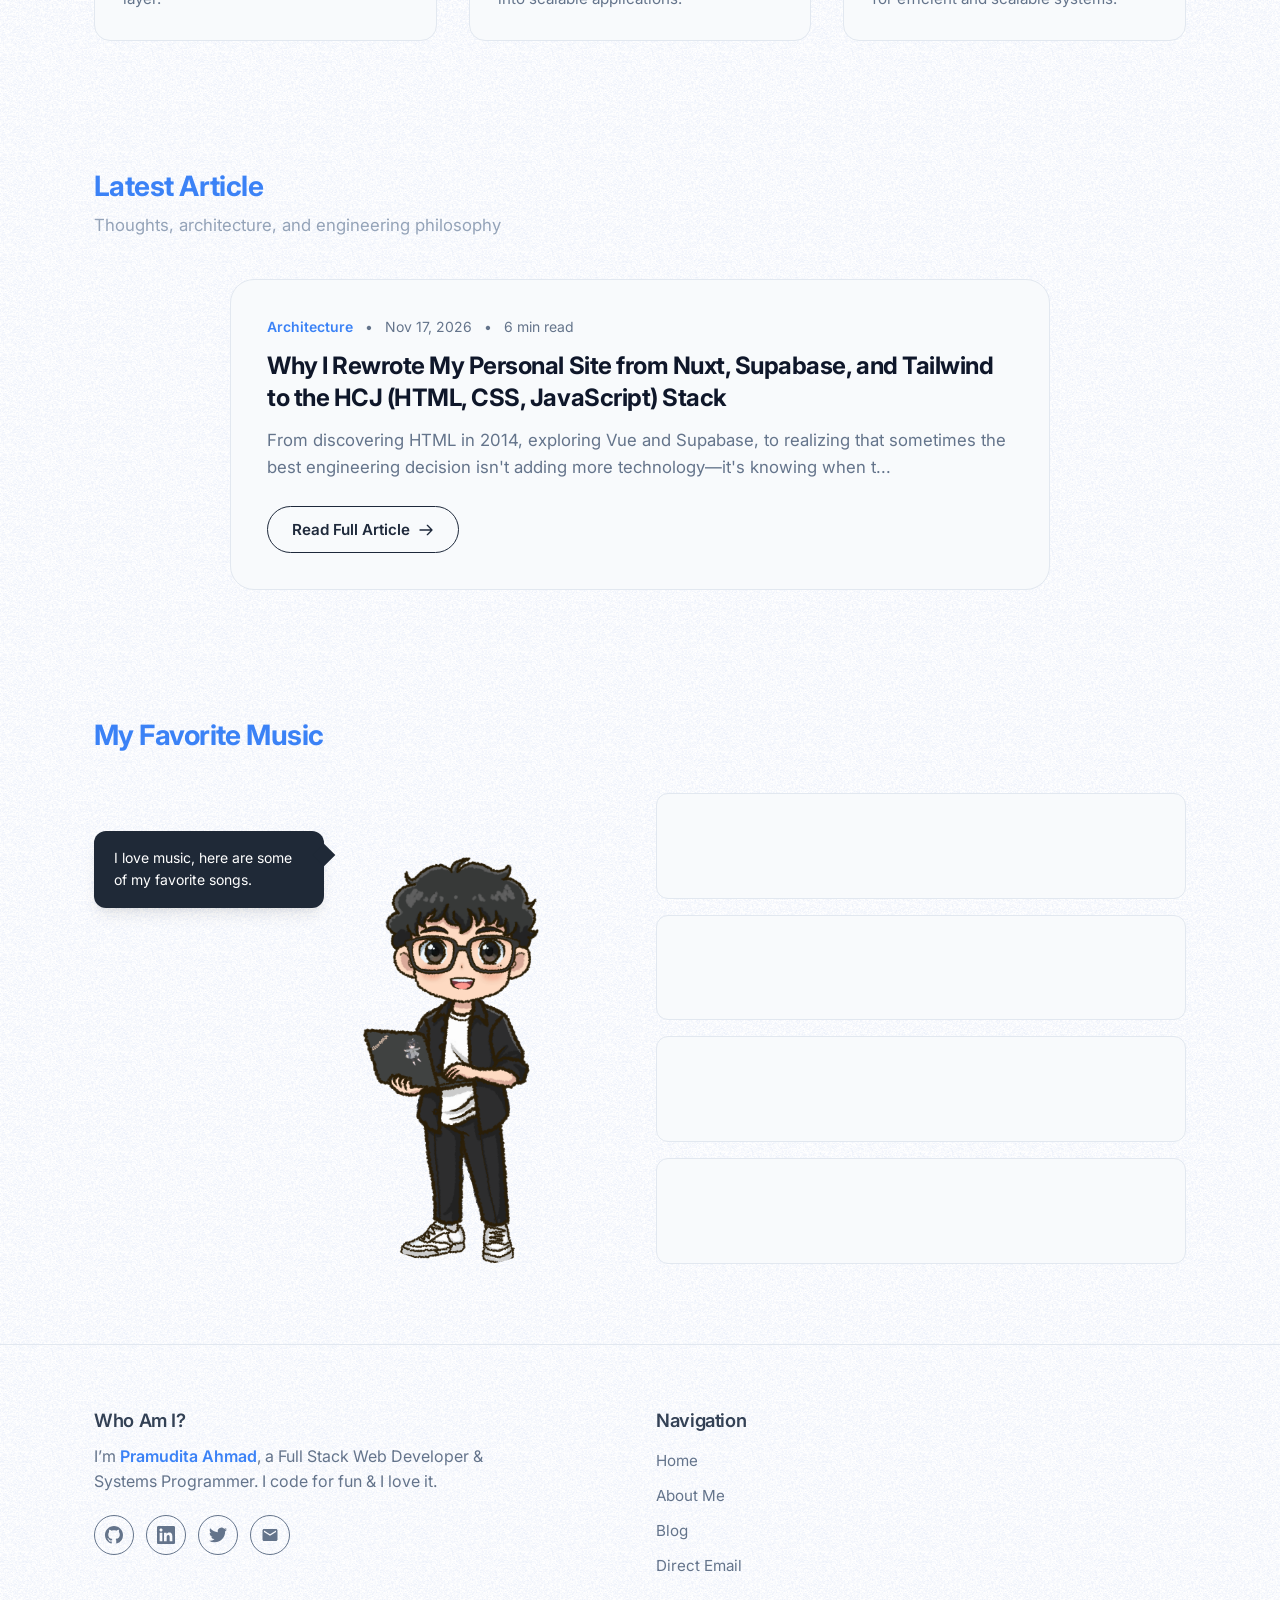
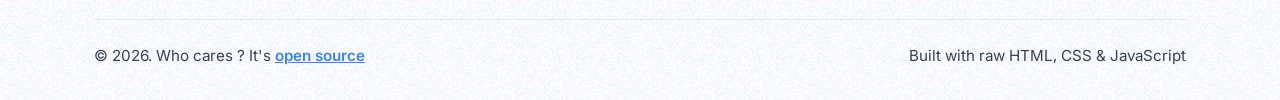
==== commit 5c74d60b: "fix: improve blog card responsiveness on mobile and add max string truncation" ====
--- a/index.html
+++ b/index.html
@@ -212,7 +212,7 @@
         <!-- Static Article Card -->
         <div style="max-width: 820px; margin: 0 auto;">
           <article class="home-blog-card">
-            <div style="display: flex; align-items: center; gap: 0.75rem; margin-bottom: 0.75rem; font-size: 0.9rem; color: #64748b;">
+            <div class="home-blog-card-meta">
               <span class="text-primary font-semibold">Architecture</span>
               <span>•</span>
               <span>Nov 17, 2026</span>
@@ -221,12 +221,12 @@
             </div>
 
             <a href="blog.html">
-              <h3 style="transition: color 0.2s;">
+              <h3>
                 Why I Rewrote My Personal Site from Nuxt, Supabase, and Tailwind to the HCJ (HTML, CSS, JavaScript) Stack
               </h3>
             </a>
 
-            <p>
+            <p data-max-str="165" class="max-str-clamp">
               From discovering HTML in 2014, exploring Vue and Supabase, to realizing that sometimes the best engineering decision isn't adding more technology—it's knowing when to strip it away and return to the fundamentals.
             </p>
 
--- a/assets/css/style.css
+++ b/assets/css/style.css
@@ -499,6 +499,8 @@
   border-radius: var(--radius-xl);
   padding: 2.25rem;
   transition: all 0.3s ease;
+  overflow-wrap: break-word;
+  word-break: break-word;
 }
 
 .home-blog-card:hover {
@@ -507,18 +509,51 @@
   background-color: #ffffff;
 }
 
+.home-blog-card-meta {
+  display: flex;
+  align-items: center;
+  flex-wrap: wrap;
+  gap: 0.5rem 0.75rem;
+  margin-bottom: 0.75rem;
+  font-size: 0.875rem;
+  color: #64748b;
+}
+
 .home-blog-card h3 {
-  font-size: 1.65rem;
+  font-size: 1.5rem;
   color: #0f172a;
   line-height: 1.35;
   margin-bottom: 0.75rem;
+  transition: color 0.2s ease;
+  display: -webkit-box;
+  -webkit-line-clamp: 3;
+  -webkit-box-orient: vertical;
+  overflow: hidden;
+}
+
+.home-blog-card h3:hover {
+  color: var(--primary);
 }
 
 .home-blog-card p {
-  font-size: 1.1rem;
+  font-size: 1.05rem;
   color: #64748b;
-  line-height: 1.7;
+  line-height: 1.65;
   margin-bottom: 1.5rem;
+  display: -webkit-box;
+  -webkit-line-clamp: 3;
+  -webkit-box-orient: vertical;
+  overflow: hidden;
+  text-overflow: ellipsis;
+}
+
+/* String Clamp Utility */
+.max-str-clamp {
+  display: -webkit-box;
+  -webkit-line-clamp: 3;
+  -webkit-box-orient: vertical;
+  overflow: hidden;
+  text-overflow: ellipsis;
 }
 
 /* ============================================================
@@ -661,8 +696,46 @@
 @media (max-width: 768px) {
   h1 { font-size: 1.75rem; }
   h2 { font-size: 1.5rem; }
-  .article-header h1 { font-size: 1.85rem; }
+  .article-header h1 { font-size: 1.75rem; }
   .article-body { font-size: 1.05rem; }
   .grid-cols-2 { grid-template-columns: 1fr; }
   .section-hero { padding-top: 5.5rem; }
-}
+
+  /* Mobile Blog Card Improvements */
+  .home-blog-card {
+    padding: 1.25rem 1.15rem;
+    border-radius: var(--radius-lg);
+  }
+  .home-blog-card h3 {
+    font-size: 1.2rem;
+    line-height: 1.4;
+    -webkit-line-clamp: 2;
+    margin-bottom: 0.5rem;
+  }
+  .home-blog-card p {
+    font-size: 0.95rem;
+    line-height: 1.6;
+    -webkit-line-clamp: 3;
+    margin-bottom: 1.25rem;
+  }
+  .home-blog-card .btn-outline {
+    width: 100%;
+    justify-content: center;
+    padding: 0.65rem 1rem;
+    font-size: 0.9rem;
+  }
+}
+
+@media (max-width: 480px) {
+  .home-blog-card {
+    padding: 1rem 0.9rem;
+  }
+  .home-blog-card h3 {
+    font-size: 1.05rem;
+    -webkit-line-clamp: 2;
+  }
+  .home-blog-card p {
+    font-size: 0.9rem;
+    -webkit-line-clamp: 3;
+  }
+}
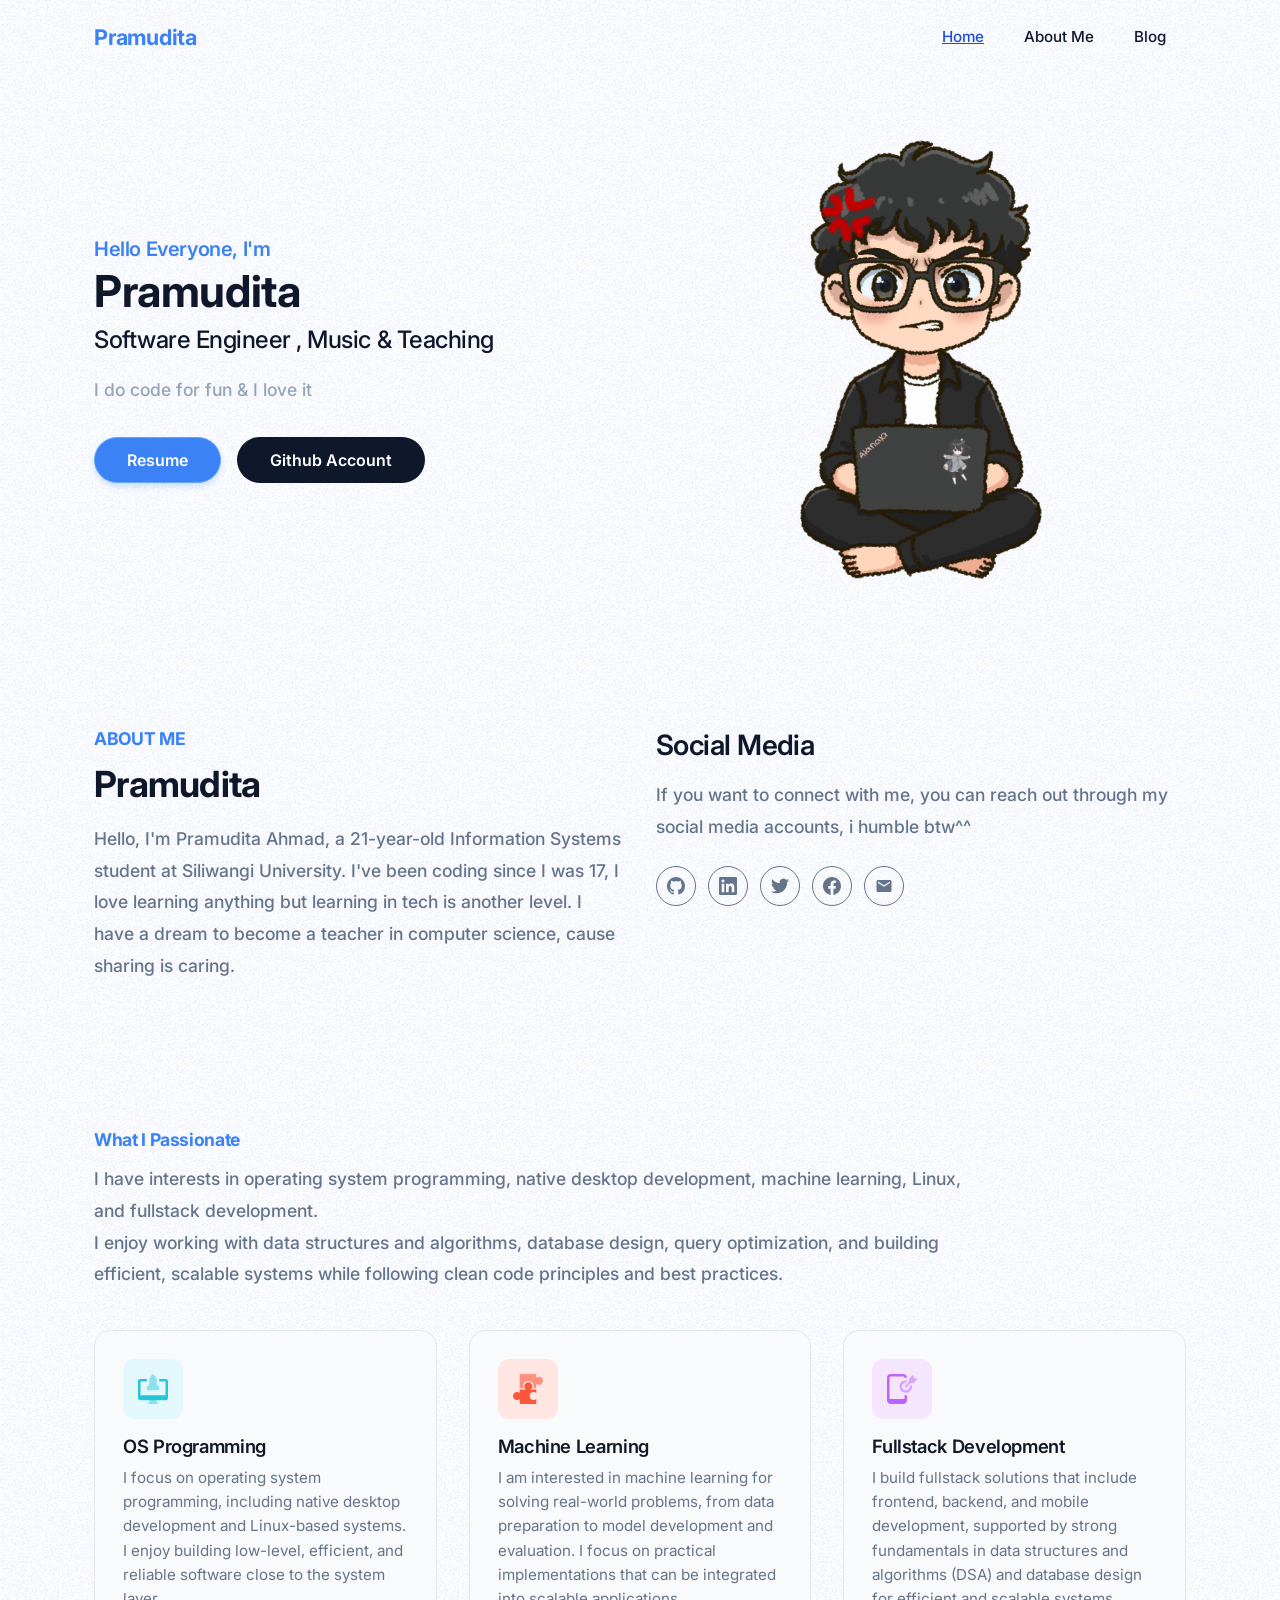
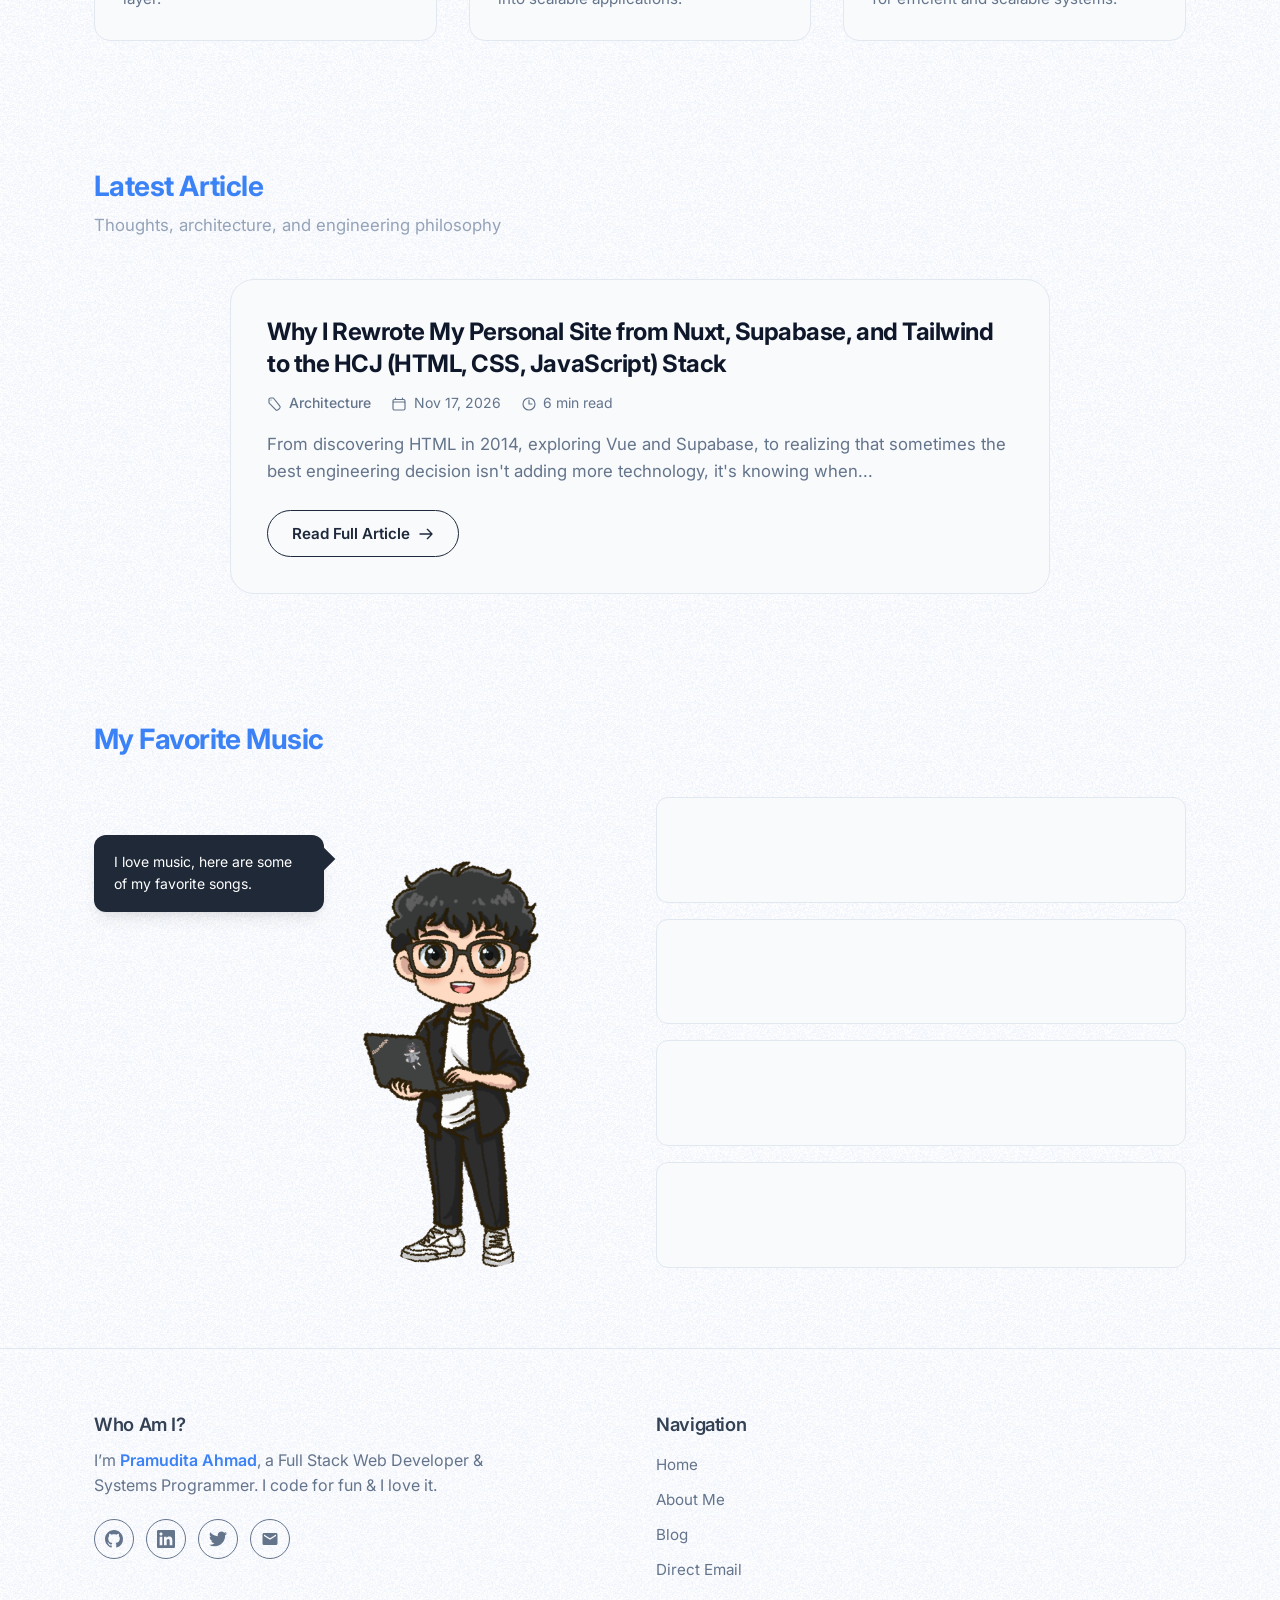
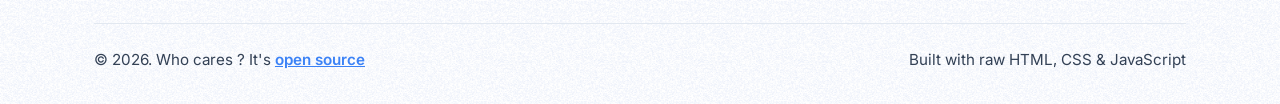
==== commit 6221e2af: "fix(blog): move metadata under title with Heroicons, remove em-dashes, and simplify author bio" ====
--- a/index.html
+++ b/index.html
@@ -212,22 +212,39 @@
         <!-- Static Article Card -->
         <div style="max-width: 820px; margin: 0 auto;">
           <article class="home-blog-card">
-            <div class="home-blog-card-meta">
-              <span class="text-primary font-semibold">Architecture</span>
-              <span>•</span>
-              <span>Nov 17, 2026</span>
-              <span>•</span>
-              <span>6 min read</span>
-            </div>
-
             <a href="blog.html">
               <h3>
                 Why I Rewrote My Personal Site from Nuxt, Supabase, and Tailwind to the HCJ (HTML, CSS, JavaScript) Stack
               </h3>
             </a>
 
+            <!-- Metadata under title with Heroicons -->
+            <div class="home-blog-card-meta">
+              <span class="meta-item text-primary font-medium">
+                <svg class="meta-icon" fill="none" viewBox="0 0 24 24" stroke="currentColor">
+                  <path stroke-linecap="round" stroke-linejoin="round" d="M9.568 3H5.25A2.25 2.25 0 003 5.25v4.318c0 .597.237 1.17.659 1.591l9.581 9.581c.699.699 1.78.872 2.607.386a11.966 11.966 0 003.568-3.568c.486-.827.313-1.908-.386-2.607L9.568 3z" />
+                  <path stroke-linecap="round" stroke-linejoin="round" d="M6 6h.008v.008H6V6z" />
+                </svg>
+                <span>Architecture</span>
+              </span>
+
+              <span class="meta-item">
+                <svg class="meta-icon" fill="none" viewBox="0 0 24 24" stroke="currentColor">
+                  <path stroke-linecap="round" stroke-linejoin="round" d="M6.75 3v2.25M17.25 3v2.25M3 18.75V7.5a2.25 2.25 0 012.25-2.25h13.5A2.25 2.25 0 0121 7.5v11.25m-18 0A2.25 2.25 0 005.25 21h13.5A2.25 2.25 0 0021 18.75m-18 0v-7.5A2.25 2.25 0 015.25 9h13.5A2.25 2.25 0 0121 11.25v7.5" />
+                </svg>
+                <span>Nov 17, 2026</span>
+              </span>
+
+              <span class="meta-item">
+                <svg class="meta-icon" fill="none" viewBox="0 0 24 24" stroke="currentColor">
+                  <path stroke-linecap="round" stroke-linejoin="round" d="M12 6v6h4.5m4.5 0a9 9 0 11-18 0 9 9 0 0118 0z" />
+                </svg>
+                <span>6 min read</span>
+              </span>
+            </div>
+
             <p data-max-str="165" class="max-str-clamp">
-              From discovering HTML in 2014, exploring Vue and Supabase, to realizing that sometimes the best engineering decision isn't adding more technology—it's knowing when to strip it away and return to the fundamentals.
+              From discovering HTML in 2014, exploring Vue and Supabase, to realizing that sometimes the best engineering decision isn't adding more technology, it's knowing when to strip it away and return to the fundamentals.
             </p>
 
             <a href="blog.html" class="btn-outline">
--- a/assets/css/style.css
+++ b/assets/css/style.css
@@ -385,7 +385,8 @@
 .article-meta {
   display: flex;
   align-items: center;
-  gap: 1rem;
+  flex-wrap: wrap;
+  gap: 0.75rem 1.5rem;
   color: #64748b;
   font-size: 0.95rem;
 }
@@ -513,10 +514,26 @@
   display: flex;
   align-items: center;
   flex-wrap: wrap;
-  gap: 0.5rem 0.75rem;
-  margin-bottom: 0.75rem;
+  gap: 0.75rem 1.25rem;
+  margin-top: 0.6rem;
+  margin-bottom: 1rem;
   font-size: 0.875rem;
   color: #64748b;
+}
+
+.meta-item {
+  display: inline-flex;
+  align-items: center;
+  gap: 0.4rem;
+  font-size: 0.875rem;
+  color: #64748b;
+}
+
+.meta-icon {
+  width: 16px;
+  height: 16px;
+  flex-shrink: 0;
+  stroke-width: 1.75;
 }
 
 .home-blog-card h3 {
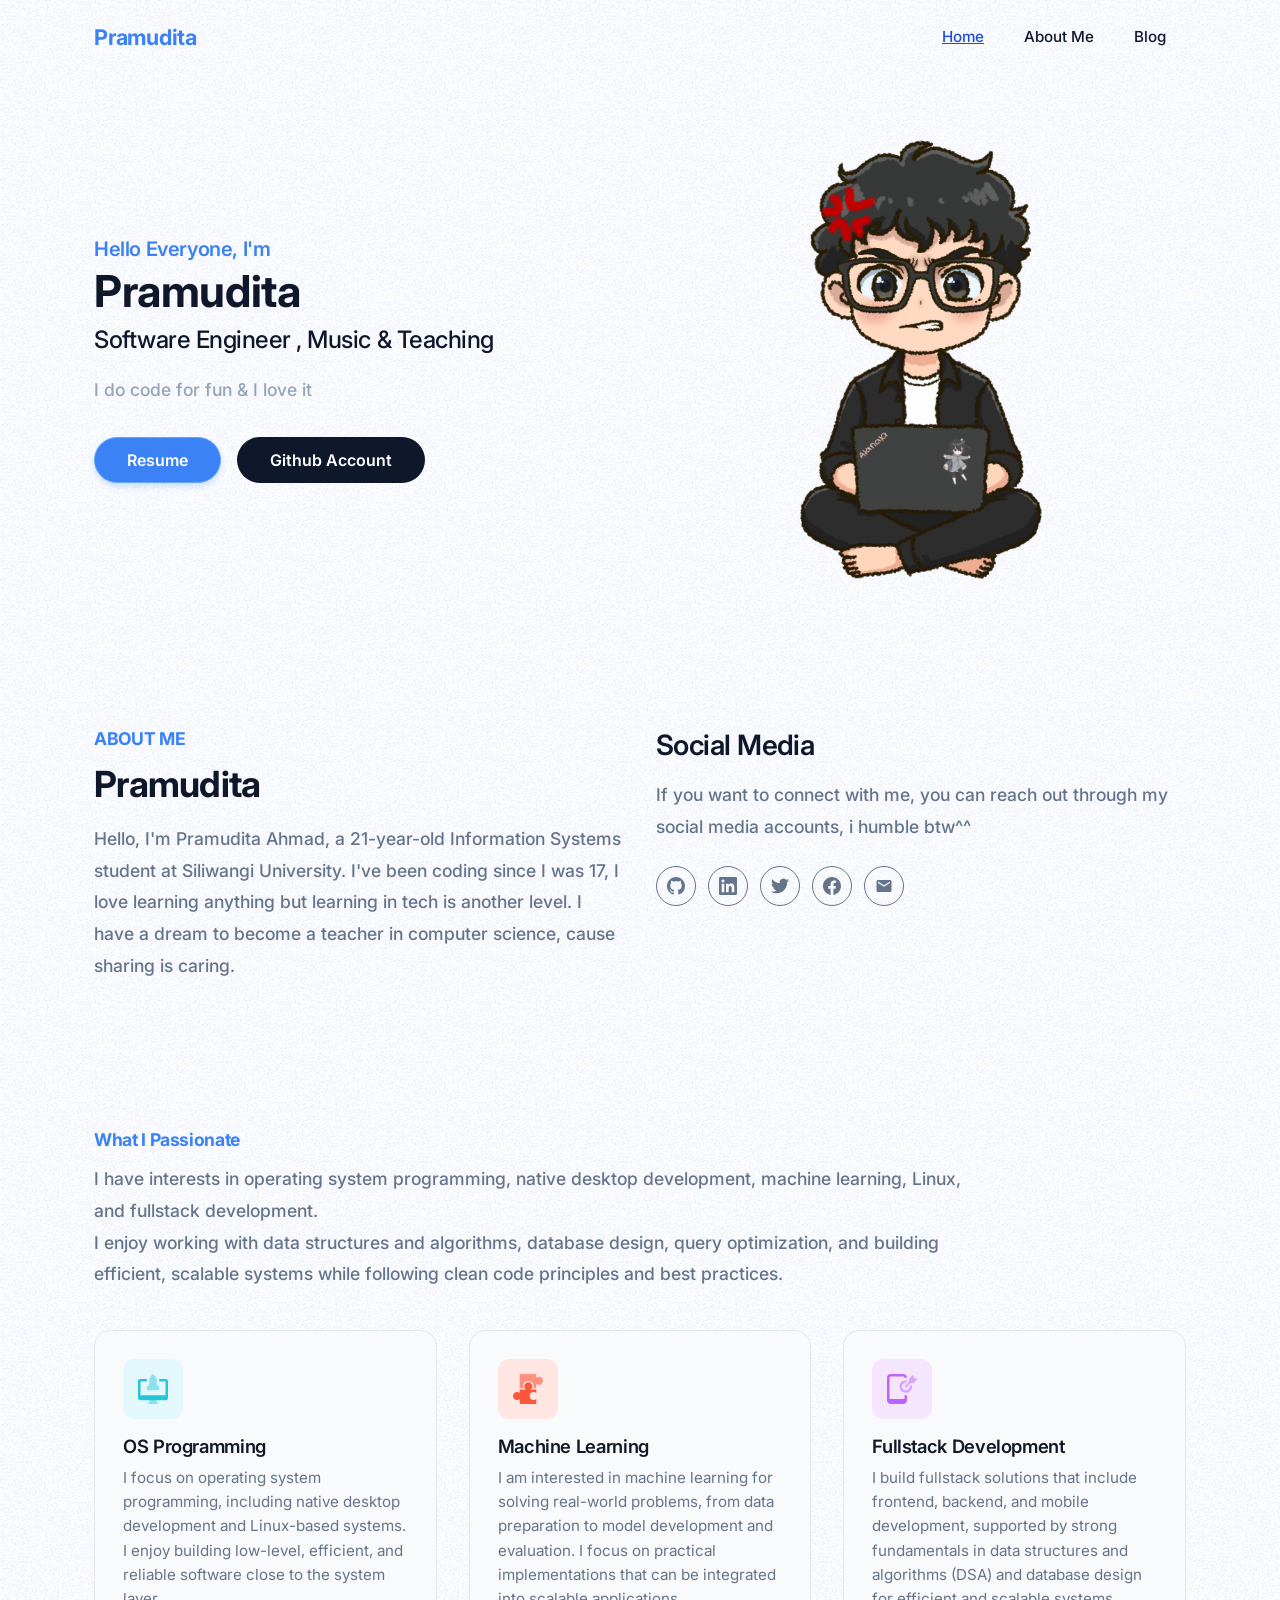
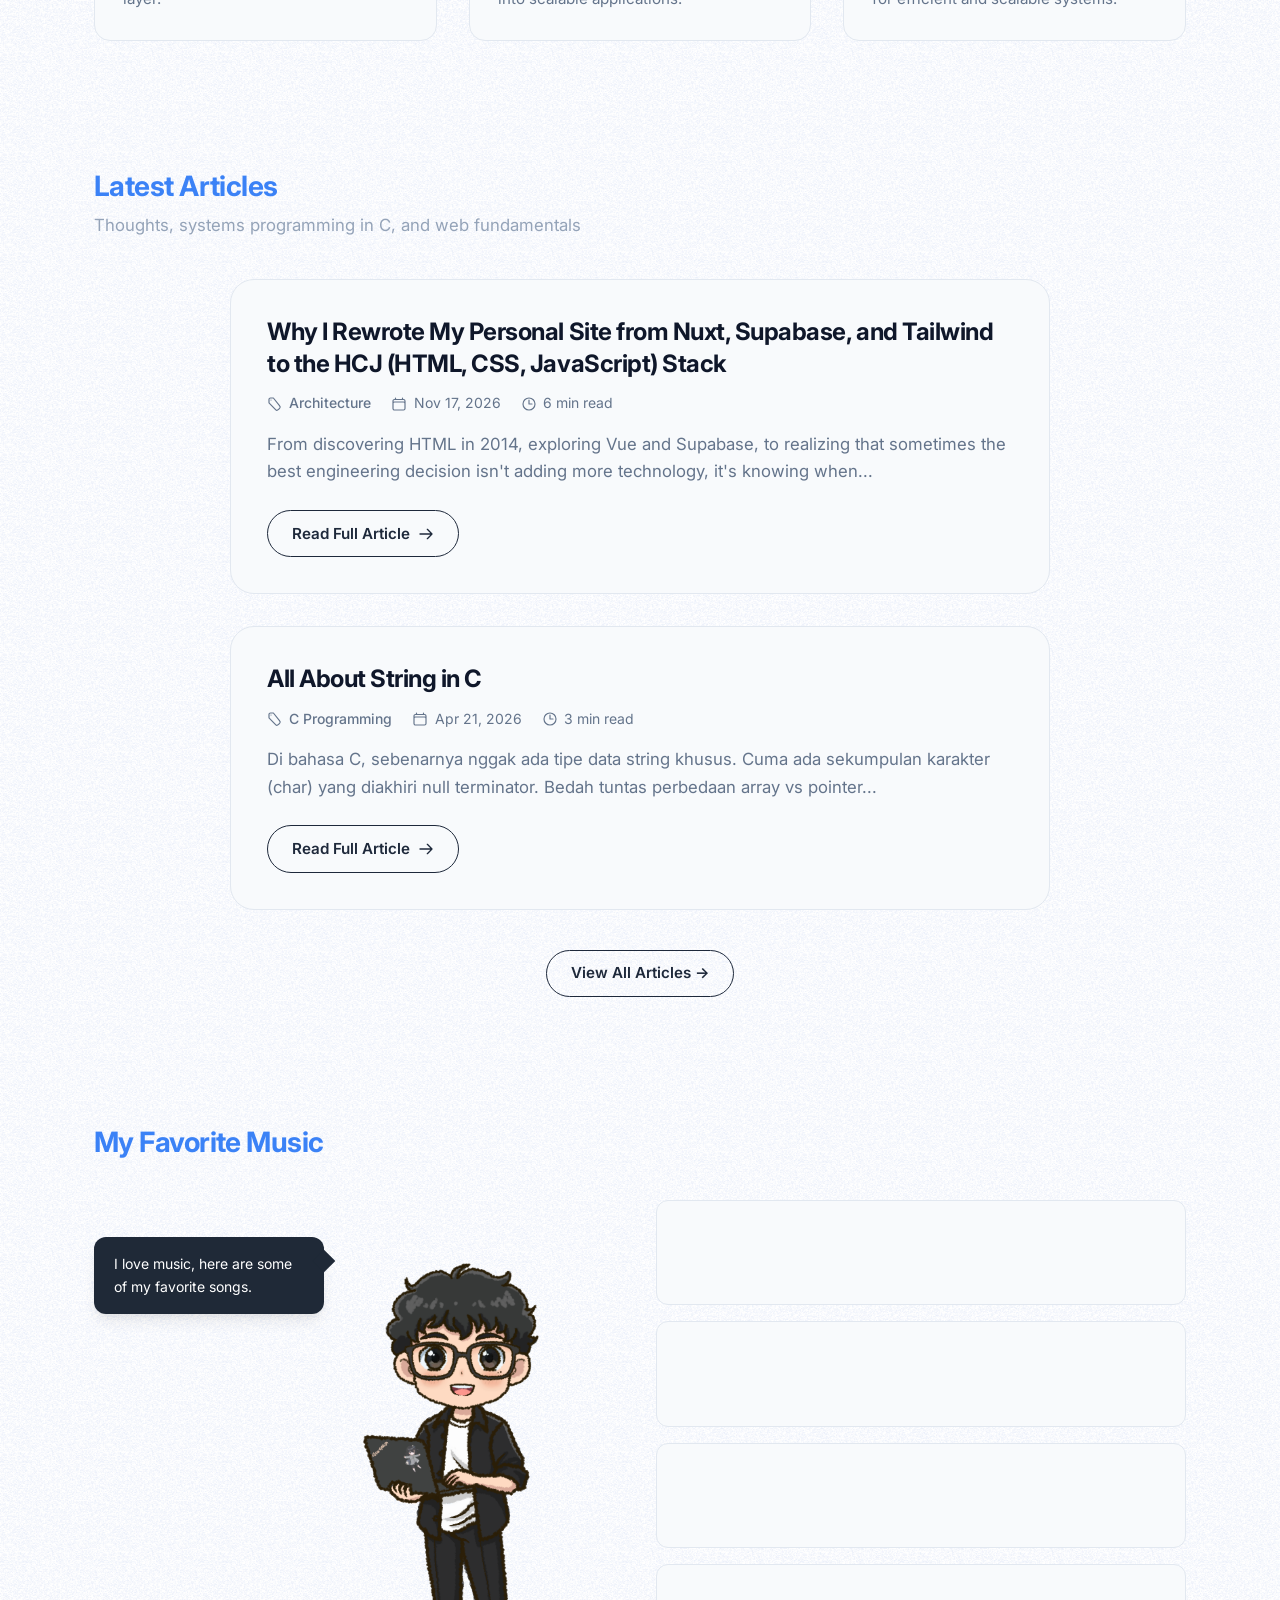
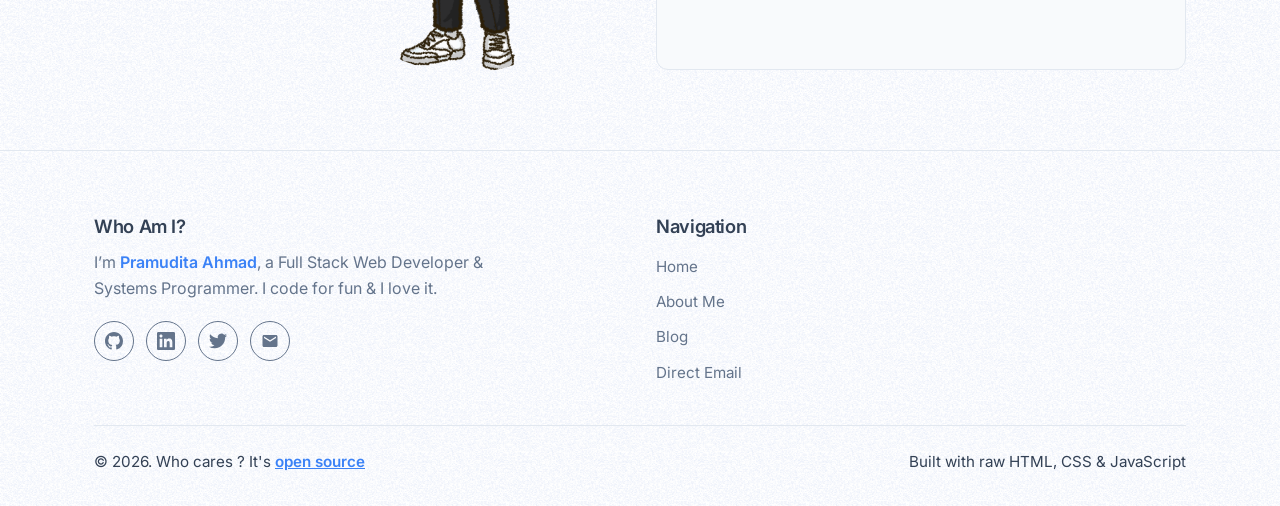
==== commit d73e25e4: "feat(blog): add anti-slop skill, add All About String in C article, and clean up first article tone" ====
--- a/index.html
+++ b/index.html
@@ -203,16 +203,18 @@
     <section class="section">
       <div class="container">
         <h2 class="text-primary font-bold text-center" style="font-size: 1.75rem; margin-bottom: 0.5rem;">
-          Latest Article
+          Latest Articles
         </h2>
         <p class="text-slate-400 text-center" style="font-size: 1.05rem; margin-bottom: 2.5rem;">
-          Thoughts, architecture, and engineering philosophy
+          Thoughts, systems programming in C, and web fundamentals
         </p>
 
-        <!-- Static Article Card -->
-        <div style="max-width: 820px; margin: 0 auto;">
+        <!-- Static Articles List -->
+        <div style="max-width: 820px; margin: 0 auto; display: flex; flex-direction: column; gap: 2rem;">
+          
+          <!-- Article 1 -->
           <article class="home-blog-card">
-            <a href="blog.html">
+            <a href="blog-why-i-rewrote-my-personal-site.html">
               <h3>
                 Why I Rewrote My Personal Site from Nuxt, Supabase, and Tailwind to the HCJ (HTML, CSS, JavaScript) Stack
               </h3>
@@ -247,13 +249,65 @@
               From discovering HTML in 2014, exploring Vue and Supabase, to realizing that sometimes the best engineering decision isn't adding more technology, it's knowing when to strip it away and return to the fundamentals.
             </p>
 
-            <a href="blog.html" class="btn-outline">
+            <a href="blog-why-i-rewrote-my-personal-site.html" class="btn-outline">
               <span>Read Full Article</span>
               <svg style="width: 16px; height: 16px;" fill="none" stroke="currentColor" viewBox="0 0 24 24">
                 <path stroke-linecap="round" stroke-linejoin="round" stroke-width="2" d="M14 5l7 7m0 0l-7 7m7-7H3"/>
               </svg>
             </a>
           </article>
+
+          <!-- Article 2 -->
+          <article class="home-blog-card">
+            <a href="blog-all-about-string-in-c.html">
+              <h3>
+                All About String in C
+              </h3>
+            </a>
+
+            <!-- Metadata under title with Heroicons -->
+            <div class="home-blog-card-meta">
+              <span class="meta-item text-primary font-medium">
+                <svg class="meta-icon" fill="none" viewBox="0 0 24 24" stroke="currentColor">
+                  <path stroke-linecap="round" stroke-linejoin="round" d="M9.568 3H5.25A2.25 2.25 0 003 5.25v4.318c0 .597.237 1.17.659 1.591l9.581 9.581c.699.699 1.78.872 2.607.386a11.966 11.966 0 003.568-3.568c.486-.827.313-1.908-.386-2.607L9.568 3z" />
+                  <path stroke-linecap="round" stroke-linejoin="round" d="M6 6h.008v.008H6V6z" />
+                </svg>
+                <span>C Programming</span>
+              </span>
+
+              <span class="meta-item">
+                <svg class="meta-icon" fill="none" viewBox="0 0 24 24" stroke="currentColor">
+                  <path stroke-linecap="round" stroke-linejoin="round" d="M6.75 3v2.25M17.25 3v2.25M3 18.75V7.5a2.25 2.25 0 012.25-2.25h13.5A2.25 2.25 0 0121 7.5v11.25m-18 0A2.25 2.25 0 005.25 21h13.5A2.25 2.25 0 0021 18.75m-18 0v-7.5A2.25 2.25 0 015.25 9h13.5A2.25 2.25 0 0121 11.25v7.5" />
+                </svg>
+                <span>Apr 21, 2026</span>
+              </span>
+
+              <span class="meta-item">
+                <svg class="meta-icon" fill="none" viewBox="0 0 24 24" stroke="currentColor">
+                  <path stroke-linecap="round" stroke-linejoin="round" d="M12 6v6h4.5m4.5 0a9 9 0 11-18 0 9 9 0 0118 0z" />
+                </svg>
+                <span>3 min read</span>
+              </span>
+            </div>
+
+            <p data-max-str="165" class="max-str-clamp">
+              Di bahasa C, sebenarnya nggak ada tipe data string khusus. Cuma ada sekumpulan karakter (char) yang diakhiri null terminator. Bedah tuntas perbedaan array vs pointer, fungsi &lt;string.h&gt;, dan cara mencegah buffer overflow.
+            </p>
+
+            <a href="blog-all-about-string-in-c.html" class="btn-outline">
+              <span>Read Full Article</span>
+              <svg style="width: 16px; height: 16px;" fill="none" stroke="currentColor" viewBox="0 0 24 24">
+                <path stroke-linecap="round" stroke-linejoin="round" stroke-width="2" d="M14 5l7 7m0 0l-7 7m7-7H3"/>
+              </svg>
+            </a>
+          </article>
+
+        </div>
+
+        <div style="text-align: center; margin-top: 2.5rem;">
+          <a href="blog.html" class="btn-outline">
+            View All Articles &rarr;
+          </a>
         </div>
       </div>
     </section>
--- a/assets/css/style.css
+++ b/assets/css/style.css
@@ -490,7 +490,60 @@
   padding: 0.2rem 0.45rem;
   border-radius: 4px;
   font-size: 0.9em;
-  font-family: monospace;
+  font-family: ui-monospace, SFMono-Regular, Menlo, Monaco, Consolas, monospace;
+}
+
+.article-body pre {
+  background-color: #0f172a;
+  color: #f8fafc;
+  padding: 1.25rem 1.5rem;
+  border-radius: var(--radius-md);
+  overflow-x: auto;
+  margin: 1.75rem 0;
+  font-family: ui-monospace, SFMono-Regular, Menlo, Monaco, Consolas, monospace;
+  font-size: 0.95rem;
+  line-height: 1.6;
+}
+
+.article-body pre code {
+  background: transparent;
+  color: inherit;
+  padding: 0;
+  border-radius: 0;
+  font-size: inherit;
+}
+
+.code-output {
+  background-color: #f8fafc;
+  border: 1px solid var(--border-color);
+  border-left: 4px solid #64748b;
+  padding: 0.85rem 1.25rem;
+  border-radius: 0 var(--radius-md) var(--radius-md) 0;
+  margin: 1rem 0 1.5rem 0;
+  font-family: ui-monospace, SFMono-Regular, Menlo, Monaco, Consolas, monospace;
+  font-size: 0.9rem;
+  color: #1e293b;
+  overflow-x: auto;
+}
+
+.code-output code {
+  background: transparent;
+  padding: 0;
+  color: inherit;
+}
+
+.article-callout {
+  background-color: #eff6ff;
+  border-left: 4px solid var(--primary);
+  padding: 1rem 1.25rem;
+  border-radius: 0 var(--radius-md) var(--radius-md) 0;
+  margin: 1.75rem 0;
+  color: #1e3a8a;
+}
+
+.article-callout p {
+  margin: 0;
+  font-size: 1rem;
 }
 
 /* Home Blog Card */
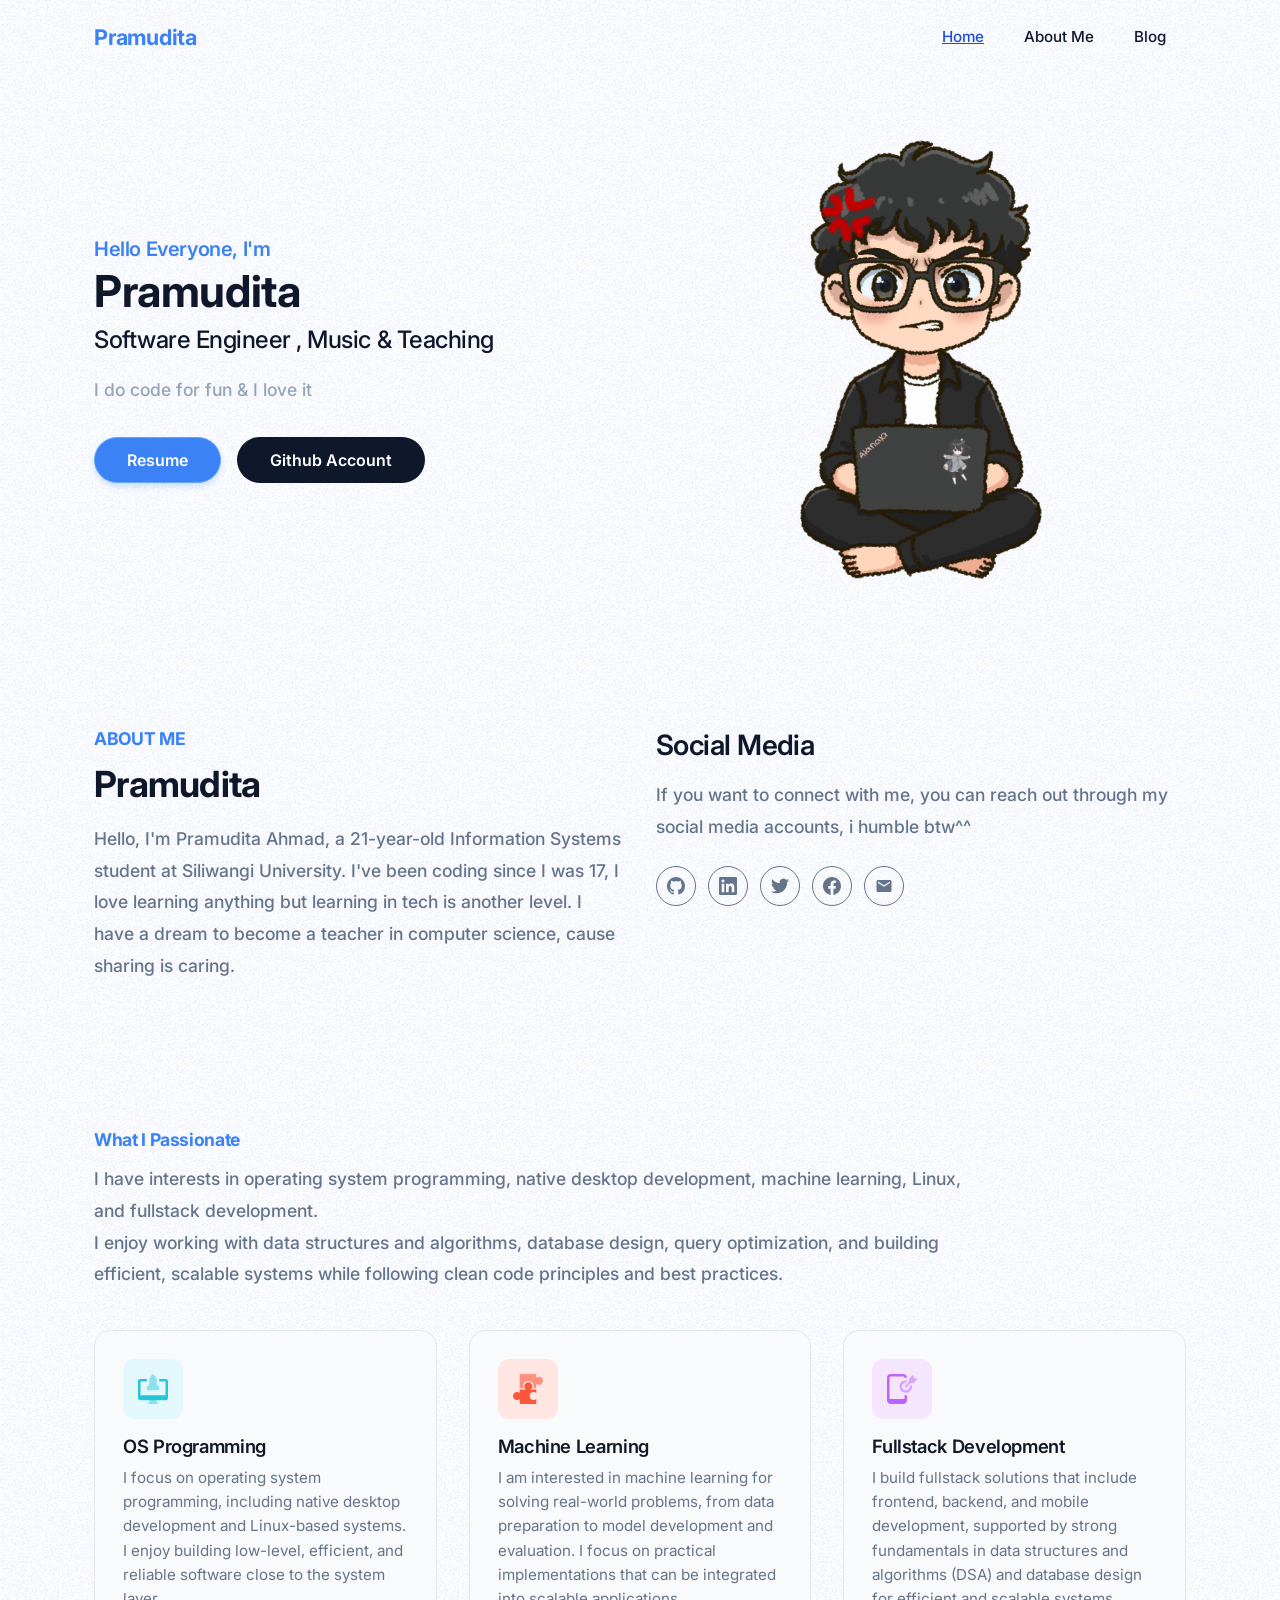
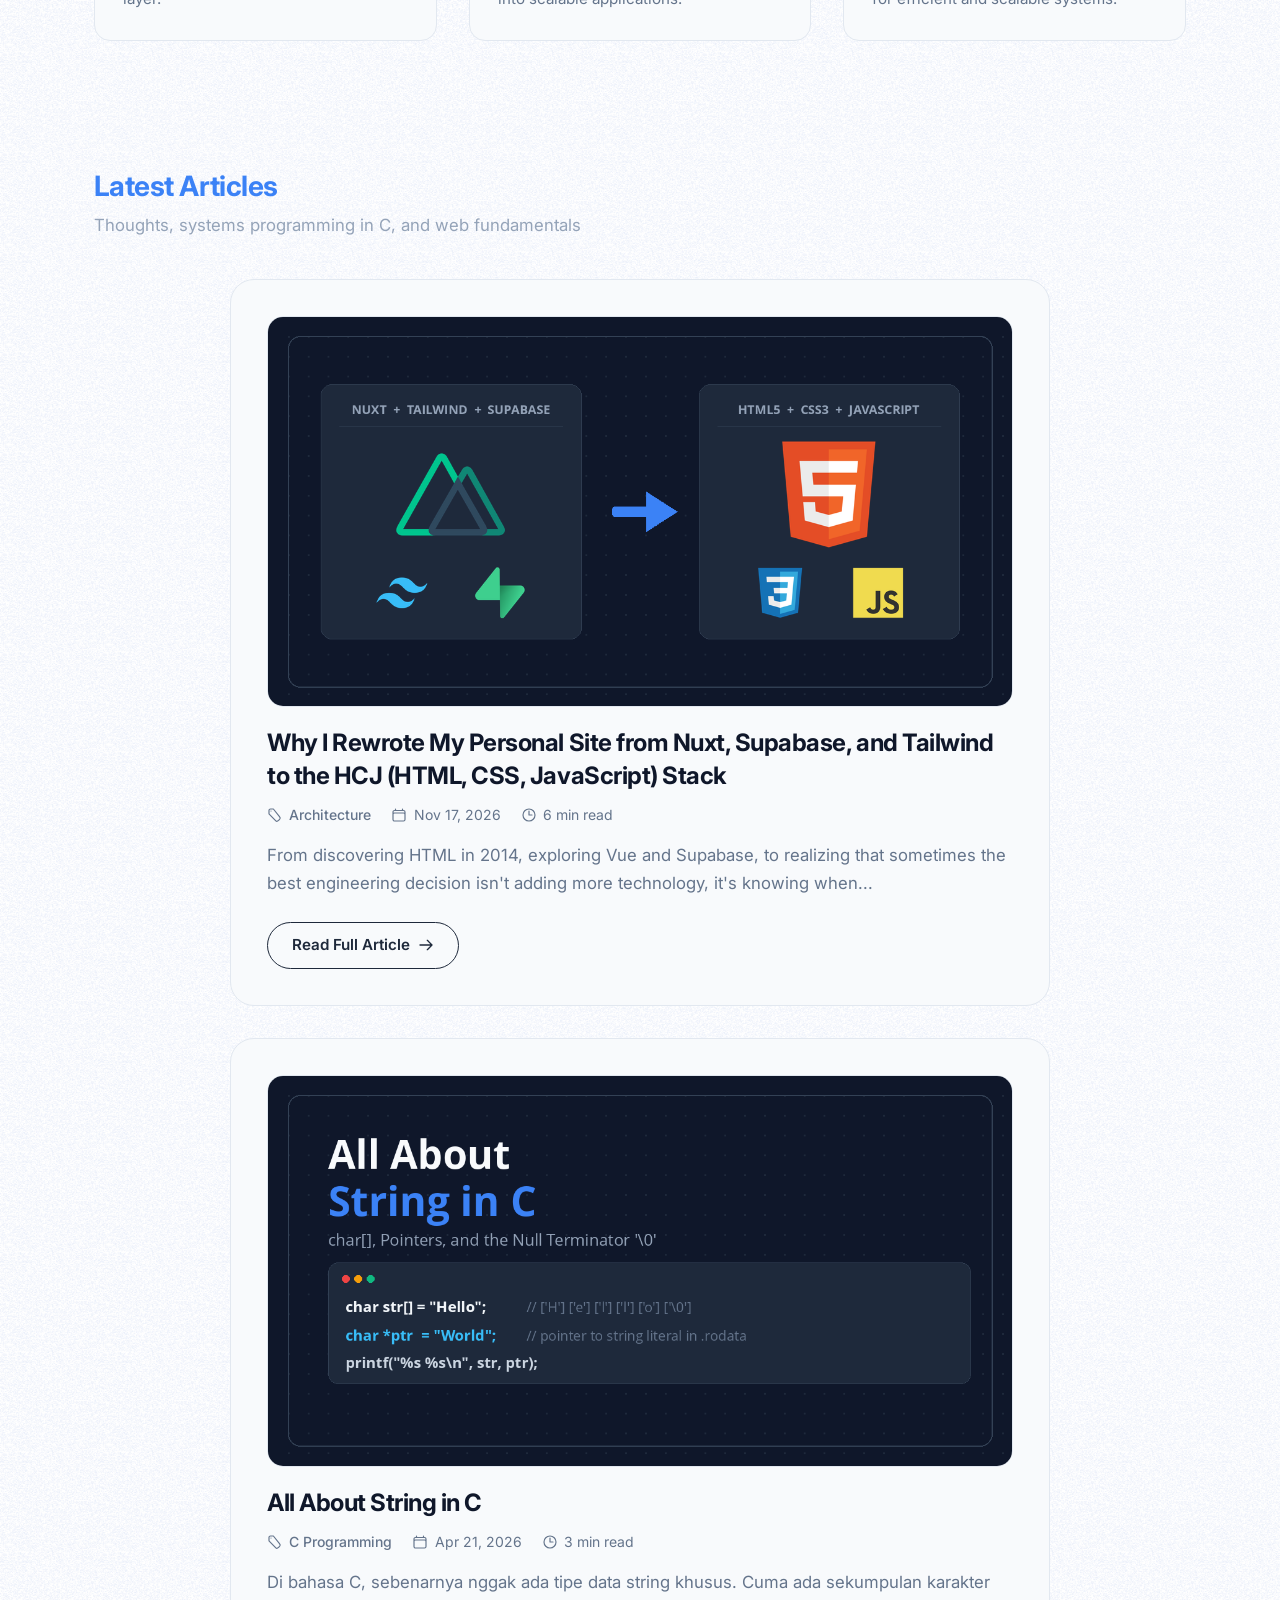
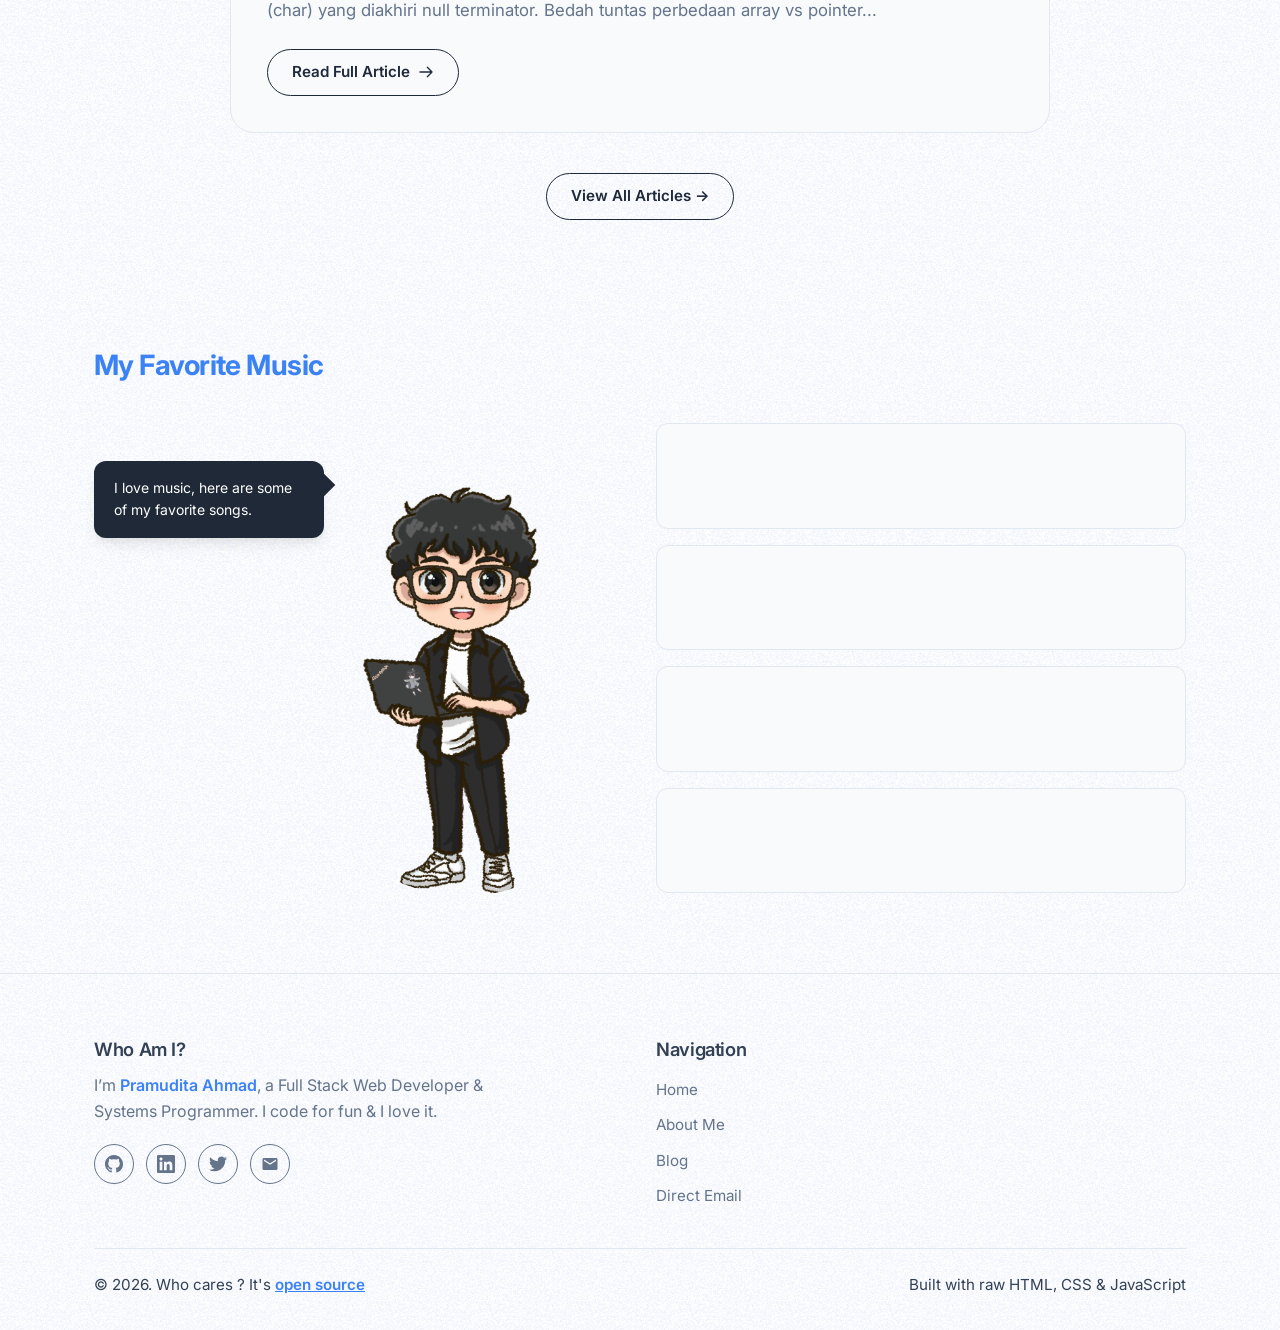
==== commit 326c9860: "feat(seo): add Open Graph metadata, article thumbnails, and social card previews" ====
--- a/index.html
+++ b/index.html
@@ -214,6 +214,11 @@
           
           <!-- Article 1 -->
           <article class="home-blog-card">
+            <a href="blog-why-i-rewrote-my-personal-site.html" class="home-blog-card-thumb-link">
+              <div class="home-blog-card-thumb">
+                <img src="assets/images/why-i-rewrote-my-personal-site-thumbnail.png" alt="Why I Rewrote My Personal Site" loading="lazy">
+              </div>
+            </a>
             <a href="blog-why-i-rewrote-my-personal-site.html">
               <h3>
                 Why I Rewrote My Personal Site from Nuxt, Supabase, and Tailwind to the HCJ (HTML, CSS, JavaScript) Stack
@@ -259,6 +264,11 @@
 
           <!-- Article 2 -->
           <article class="home-blog-card">
+            <a href="blog-all-about-string-in-c.html" class="home-blog-card-thumb-link">
+              <div class="home-blog-card-thumb">
+                <img src="assets/images/all-about-string-in-c-thumbnail.png" alt="All About String in C" loading="lazy">
+              </div>
+            </a>
             <a href="blog-all-about-string-in-c.html">
               <h3>
                 All About String in C
--- a/assets/css/style.css
+++ b/assets/css/style.css
@@ -400,6 +400,24 @@
   font-size: 0.85rem;
 }
 
+/* Featured Article Header Image / Thumbnail */
+.article-featured-image {
+  margin: 0 0 2.5rem 0;
+  border-radius: var(--radius-lg);
+  overflow: hidden;
+  border: 1px solid var(--border-color);
+  box-shadow: var(--shadow-md);
+  background-color: #0f172a;
+}
+
+.article-featured-image img {
+  width: 100%;
+  height: auto;
+  aspect-ratio: 1200 / 630;
+  object-fit: cover;
+  display: block;
+}
+
 .article-body {
   font-size: 1.15rem;
   line-height: 1.85;
@@ -546,6 +564,191 @@
   font-size: 1rem;
 }
 
+/* Responsive Video Embed Container */
+.article-video-box {
+  margin: 2.25rem 0;
+  border-radius: var(--radius-lg);
+  overflow: hidden;
+  border: 1px solid var(--border-color);
+  background-color: #0f172a;
+  box-shadow: var(--shadow-md);
+}
+
+.article-video-inner {
+  position: relative;
+  width: 100%;
+  aspect-ratio: 16 / 9;
+}
+
+.article-video-inner iframe {
+  position: absolute;
+  top: 0;
+  left: 0;
+  width: 100%;
+  height: 100%;
+  border: 0;
+}
+
+.article-video-caption {
+  display: flex;
+  align-items: center;
+  gap: 0.6rem;
+  padding: 0.85rem 1.25rem;
+  background-color: #f8fafc;
+  border-top: 1px solid var(--border-color);
+  font-size: 0.9rem;
+  color: var(--text-body);
+  line-height: 1.5;
+}
+
+.article-video-caption svg {
+  flex-shrink: 0;
+  width: 1.25rem;
+  height: 1.25rem;
+  color: #ef4444;
+}
+
+.article-video-caption a {
+  color: var(--primary);
+  font-weight: 500;
+  text-decoration: underline;
+}
+
+.article-video-caption a:hover {
+  color: var(--primary-hover);
+}
+
+/* Video Facade (Instant load & fallback when opened via file:// protocol) */
+.video-facade {
+  position: relative;
+  width: 100%;
+  height: 100%;
+  cursor: pointer;
+  overflow: hidden;
+  background-color: #0f172a;
+  display: flex;
+  align-items: center;
+  justify-content: center;
+}
+
+.video-facade-thumb {
+  position: absolute;
+  top: 0;
+  left: 0;
+  width: 100%;
+  height: 100%;
+  object-fit: cover;
+  transition: transform 0.3s ease, filter 0.3s ease;
+}
+
+.video-facade:hover .video-facade-thumb {
+  transform: scale(1.02);
+  filter: brightness(0.92);
+}
+
+.video-play-btn {
+  position: relative;
+  z-index: 2;
+  background: transparent;
+  border: none;
+  cursor: pointer;
+  padding: 0;
+  filter: drop-shadow(0 4px 12px rgba(0, 0, 0, 0.4));
+  transition: transform 0.2s ease;
+}
+
+.video-play-btn .play-icon {
+  width: 68px;
+  height: 48px;
+  display: block;
+}
+
+.video-facade:hover .video-play-btn {
+  transform: scale(1.12);
+}
+
+.video-facade-badge {
+  position: absolute;
+  top: 0.85rem;
+  left: 0.85rem;
+  z-index: 2;
+  background-color: rgba(15, 23, 42, 0.85);
+  backdrop-filter: blur(4px);
+  color: #f8fafc;
+  font-size: 0.75rem;
+  font-weight: 600;
+  padding: 0.25rem 0.6rem;
+  border-radius: var(--radius-sm);
+  border: 1px solid rgba(255, 255, 255, 0.15);
+}
+
+/* Responsive Table Wrapper */
+.table-container {
+  width: 100%;
+  overflow-x: auto;
+  -webkit-overflow-scrolling: touch;
+  margin: 1.75rem 0;
+  border-radius: var(--radius-md);
+  border: 1px solid var(--border-color);
+  background-color: #ffffff;
+  box-shadow: var(--shadow-sm);
+}
+
+.table-container table {
+  width: 100%;
+  min-width: 560px;
+  margin: 0 !important;
+  border: none !important;
+  box-shadow: none !important;
+  border-collapse: collapse;
+}
+
+/* Bilingual Language Switcher */
+.lang-switcher-wrapper {
+  margin-top: 1.5rem;
+  margin-bottom: 0.5rem;
+}
+
+.lang-switcher {
+  display: inline-flex;
+  align-items: center;
+  background-color: #f1f5f9;
+  border-radius: var(--radius-full);
+  padding: 0.3rem;
+  gap: 0.35rem;
+  border: 1px solid var(--border-color);
+}
+
+.lang-btn {
+  background: transparent;
+  border: none;
+  font-family: inherit;
+  font-size: 0.85rem;
+  font-weight: 600;
+  color: #64748b;
+  padding: 0.4rem 0.95rem;
+  border-radius: var(--radius-full);
+  cursor: pointer;
+  transition: all 0.2s ease;
+  display: inline-flex;
+  align-items: center;
+  gap: 0.4rem;
+}
+
+.lang-btn:hover {
+  color: #0f172a;
+}
+
+.lang-btn.active {
+  background-color: #ffffff;
+  color: var(--primary);
+  box-shadow: 0 1px 3px rgba(0, 0, 0, 0.08);
+}
+
+.lang-content {
+  transition: opacity 0.2s ease;
+}
+
 /* Home Blog Card */
 .home-blog-card {
   background-color: #f8fafc;
@@ -561,6 +764,35 @@
   transform: translateY(-3px);
   box-shadow: var(--shadow-lg);
   background-color: #ffffff;
+}
+
+/* Home / Blog Listing Card Thumbnail */
+.home-blog-card-thumb-link {
+  display: block;
+  margin-bottom: 1.25rem;
+  border-radius: var(--radius-lg);
+  overflow: hidden;
+}
+
+.home-blog-card-thumb {
+  width: 100%;
+  aspect-ratio: 1200 / 630;
+  background-color: #0f172a;
+  border-radius: var(--radius-lg);
+  overflow: hidden;
+  border: 1px solid var(--border-color);
+}
+
+.home-blog-card-thumb img {
+  width: 100%;
+  height: 100%;
+  object-fit: cover;
+  display: block;
+  transition: transform 0.35s ease;
+}
+
+.home-blog-card:hover .home-blog-card-thumb img {
+  transform: scale(1.025);
 }
 
 .home-blog-card-meta {
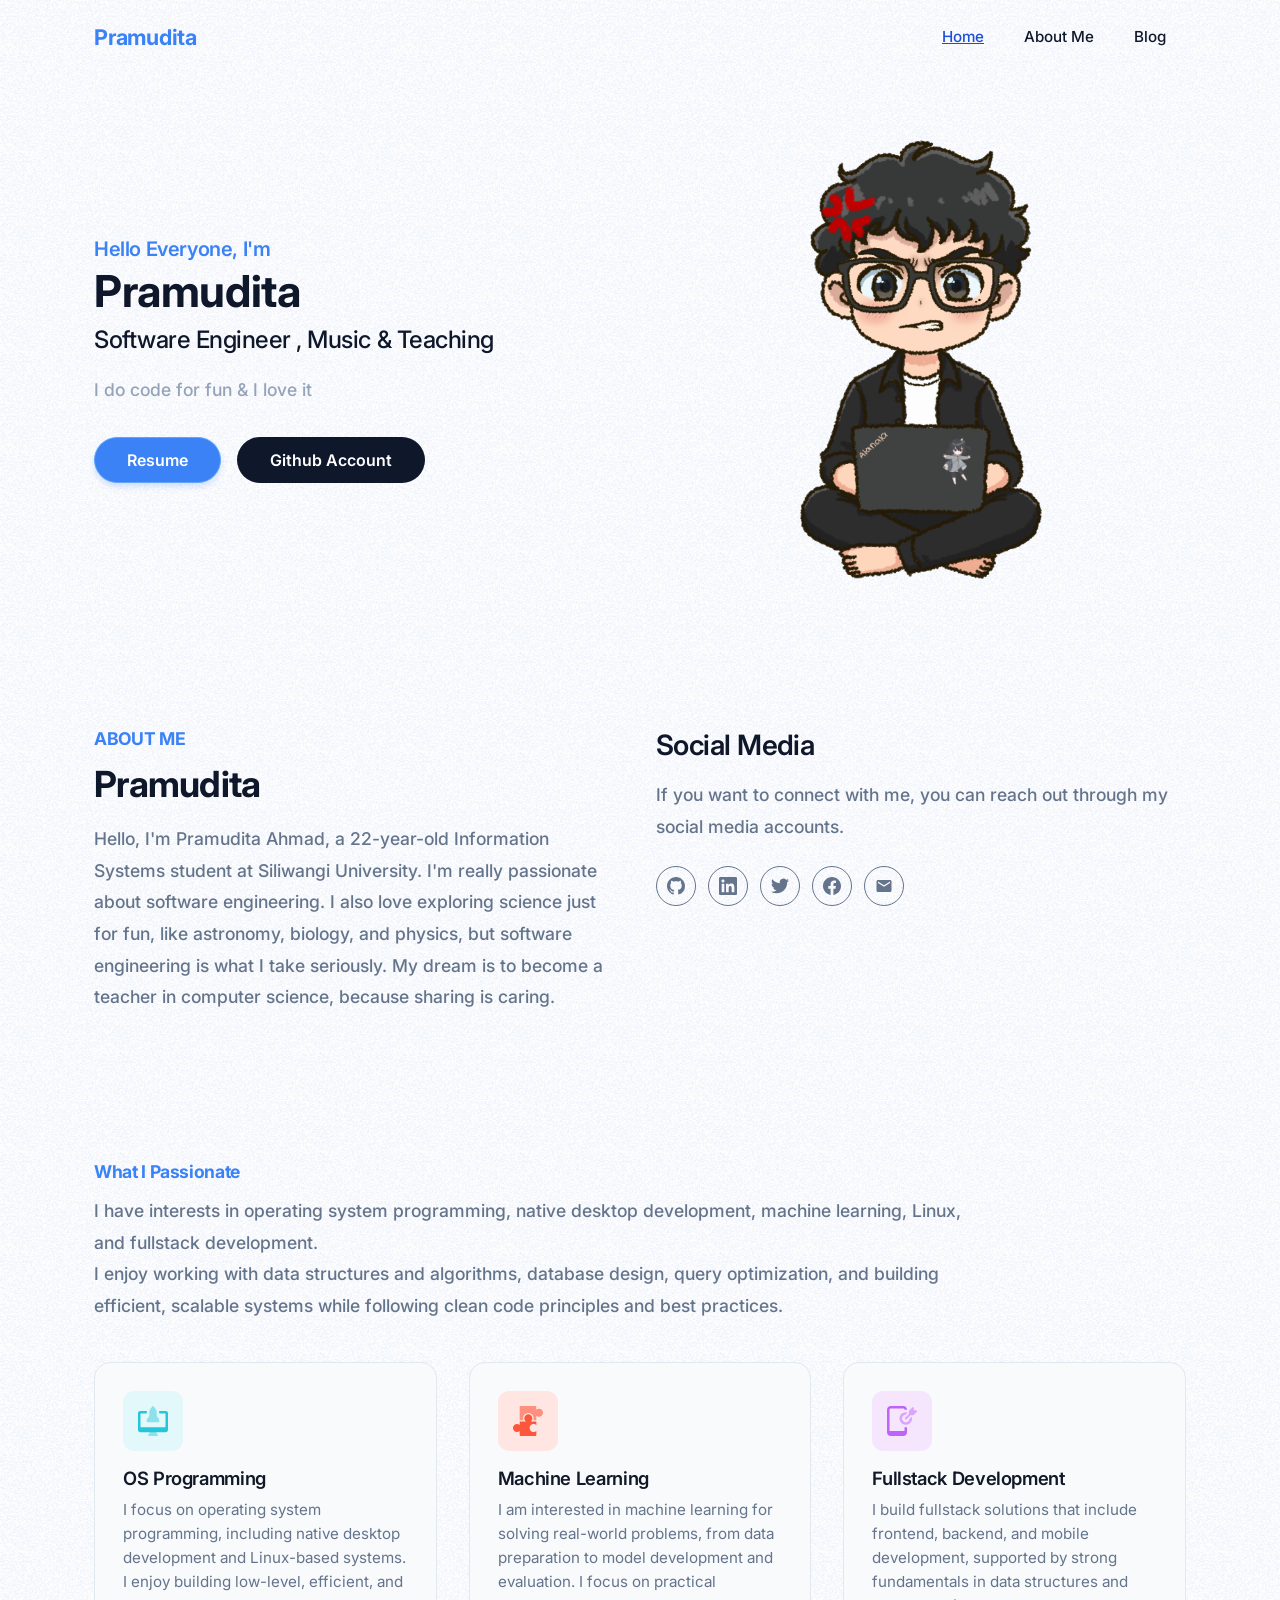
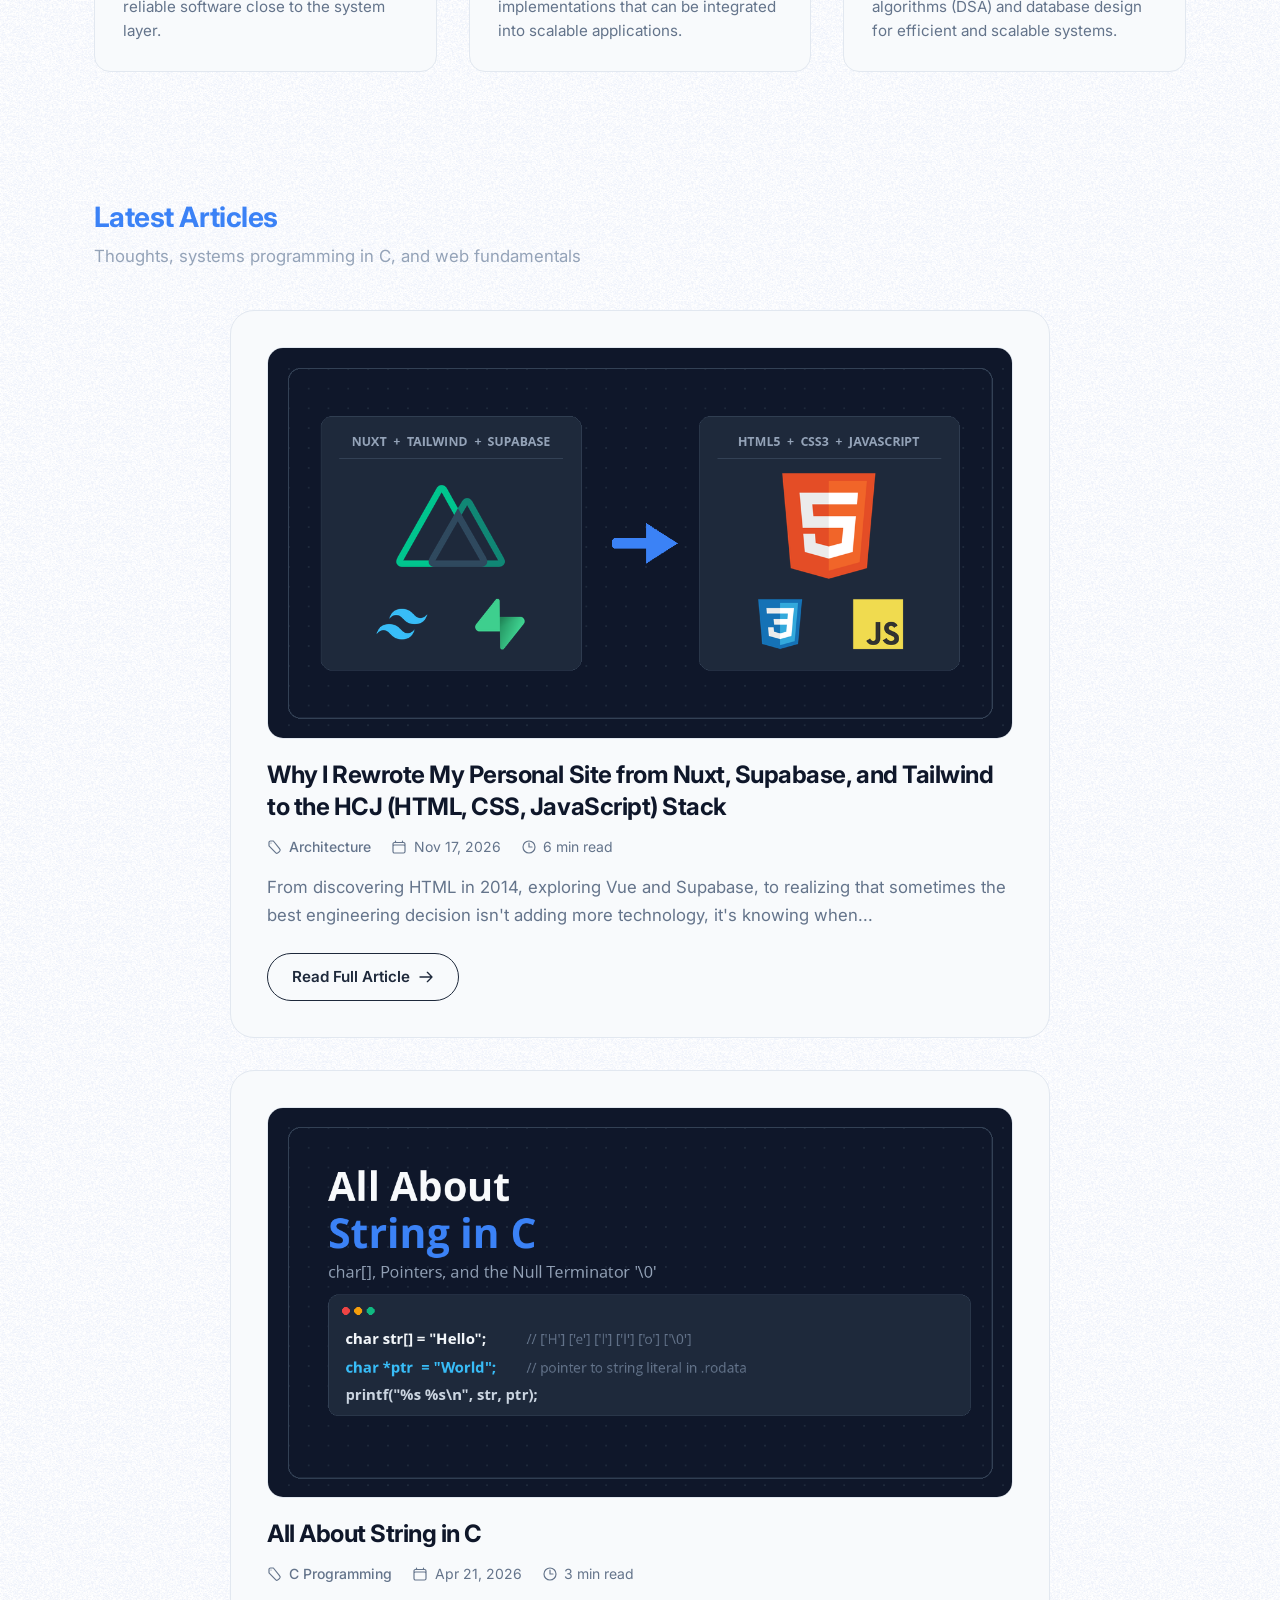
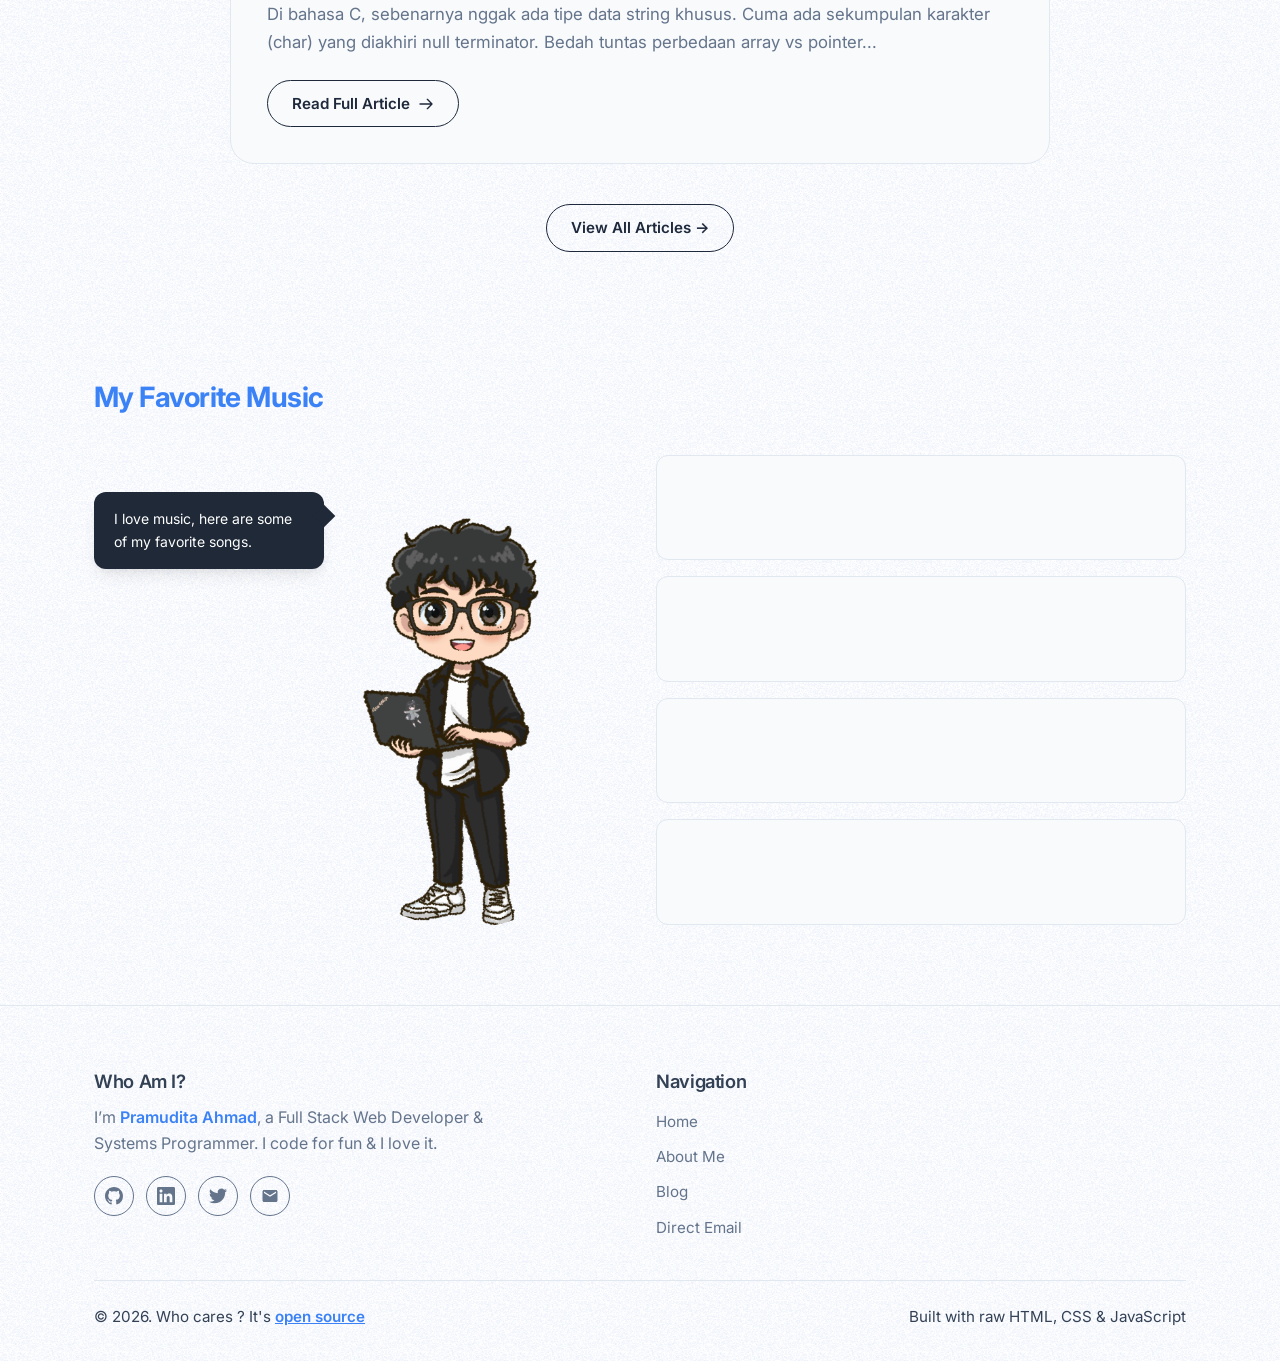
==== commit de54a34f: "refactor(profile): update age to 22, refine bio, and polish social copy" ====
--- a/index.html
+++ b/index.html
@@ -94,7 +94,7 @@
               Pramudita
             </h2>
             <p class="text-slate-500 font-medium" style="font-size: 1.1rem; line-height: 1.8;">
-              Hello, I'm Pramudita Ahmad, a 21-year-old Information Systems student at Siliwangi University. I've been coding since I was 17, I love learning anything but learning in tech is another level. I have a dream to become a teacher in computer science, cause sharing is caring.
+              Hello, I'm Pramudita Ahmad, a 22-year-old Information Systems student at Siliwangi University. I'm really passionate about software engineering. I also love exploring science just for fun, like astronomy, biology, and physics, but software engineering is what I take seriously. My dream is to become a teacher in computer science, because sharing is caring.
             </p>
           </div>
 
@@ -103,7 +103,7 @@
               Social Media
             </h3>
             <p class="text-slate-500 font-medium" style="font-size: 1.1rem; line-height: 1.8; margin-bottom: 1.5rem;">
-              If you want to connect with me, you can reach out through my social media accounts, i humble btw^^
+              If you want to connect with me, you can reach out through my social media accounts.
             </p>
             <div class="social-group">
               <a href="https://github.com/pramahmad" target="_blank" class="social-circle-btn" title="GitHub">
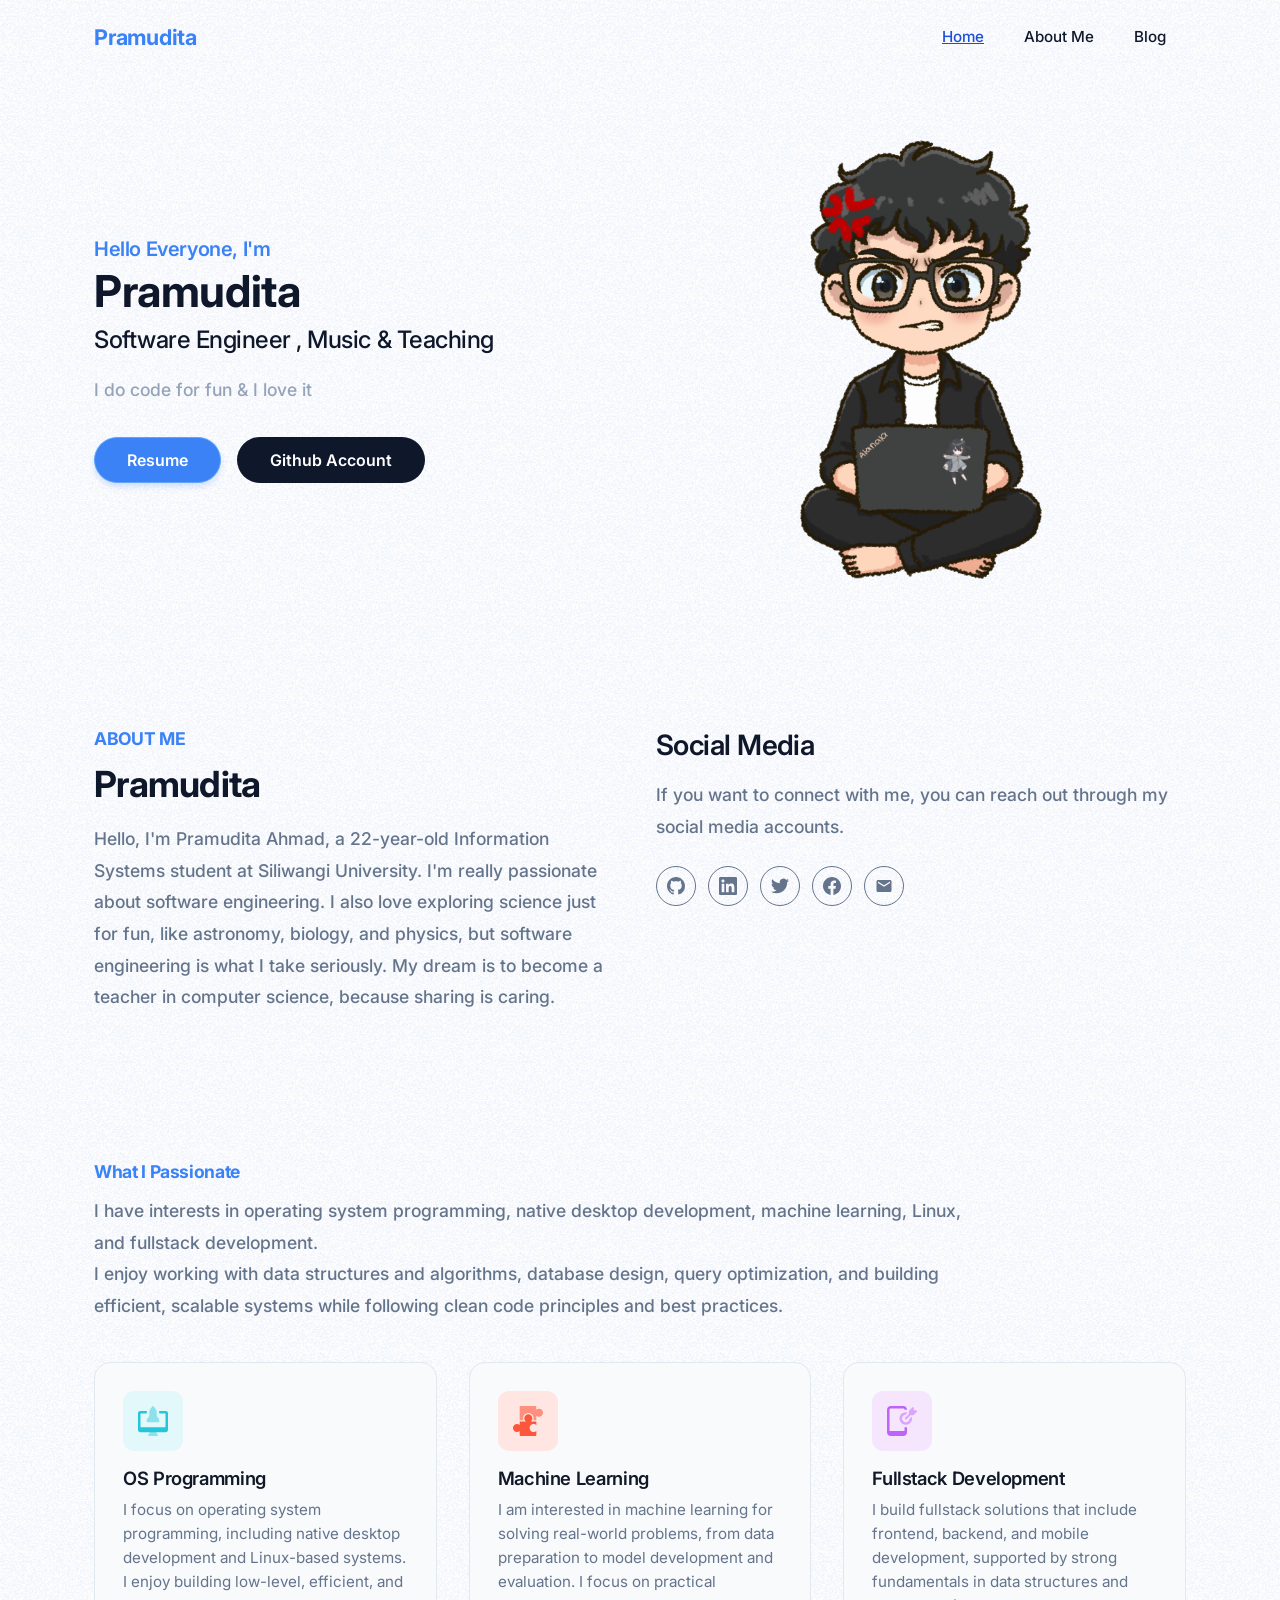
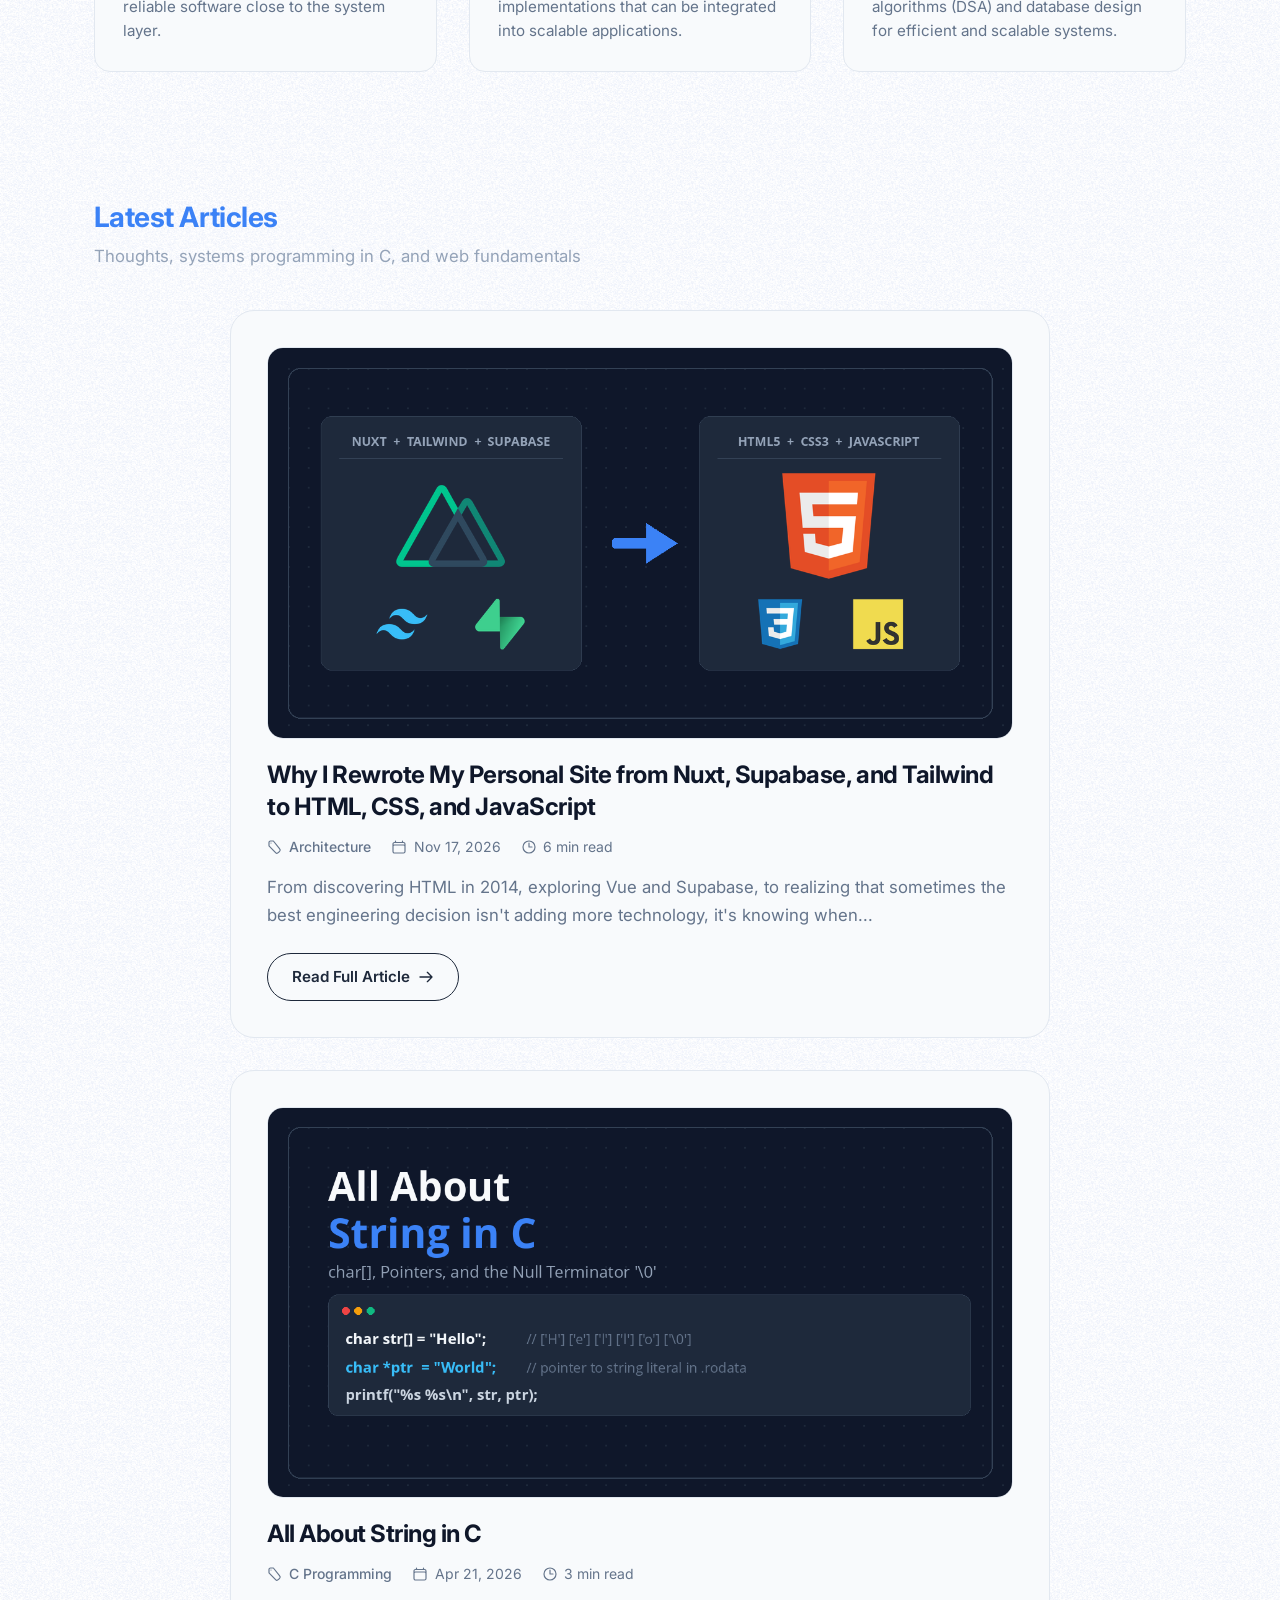
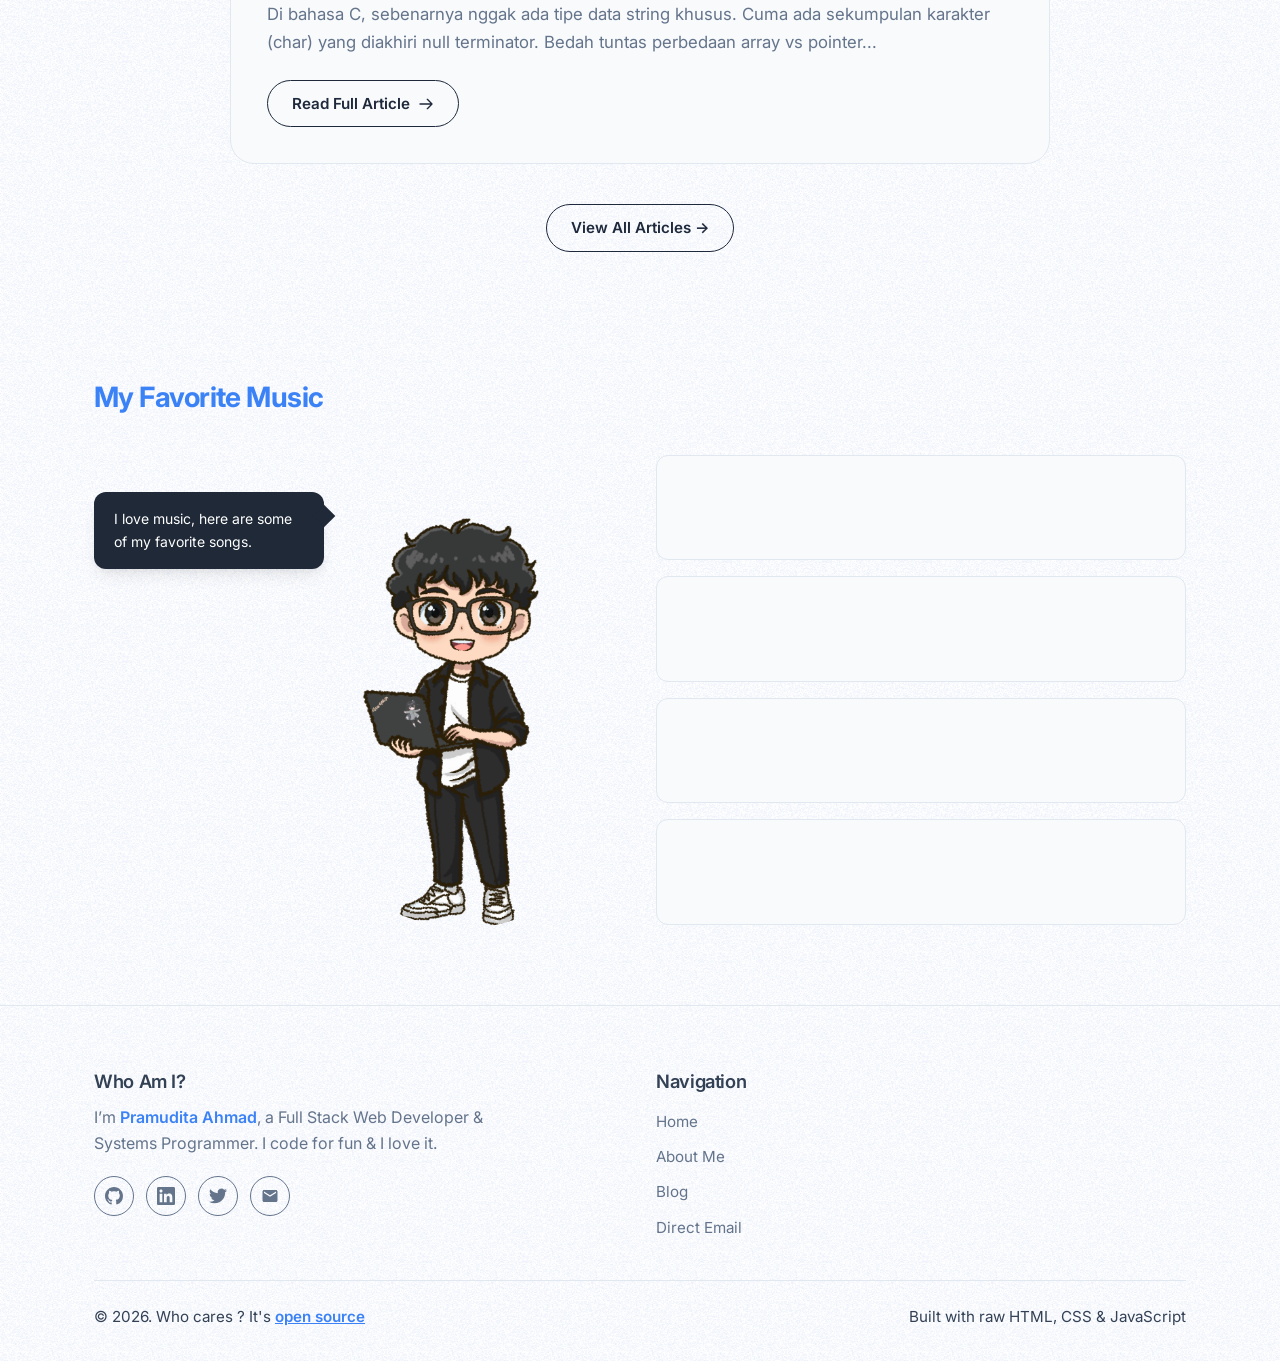
==== commit 0f96b07a: "refactor(copy): replace HCJ abbreviation with plain HTML, CSS, and JavaScript" ====
--- a/index.html
+++ b/index.html
@@ -221,7 +221,7 @@
             </a>
             <a href="blog-why-i-rewrote-my-personal-site.html">
               <h3>
-                Why I Rewrote My Personal Site from Nuxt, Supabase, and Tailwind to the HCJ (HTML, CSS, JavaScript) Stack
+                Why I Rewrote My Personal Site from Nuxt, Supabase, and Tailwind to HTML, CSS, and JavaScript
               </h3>
             </a>
 
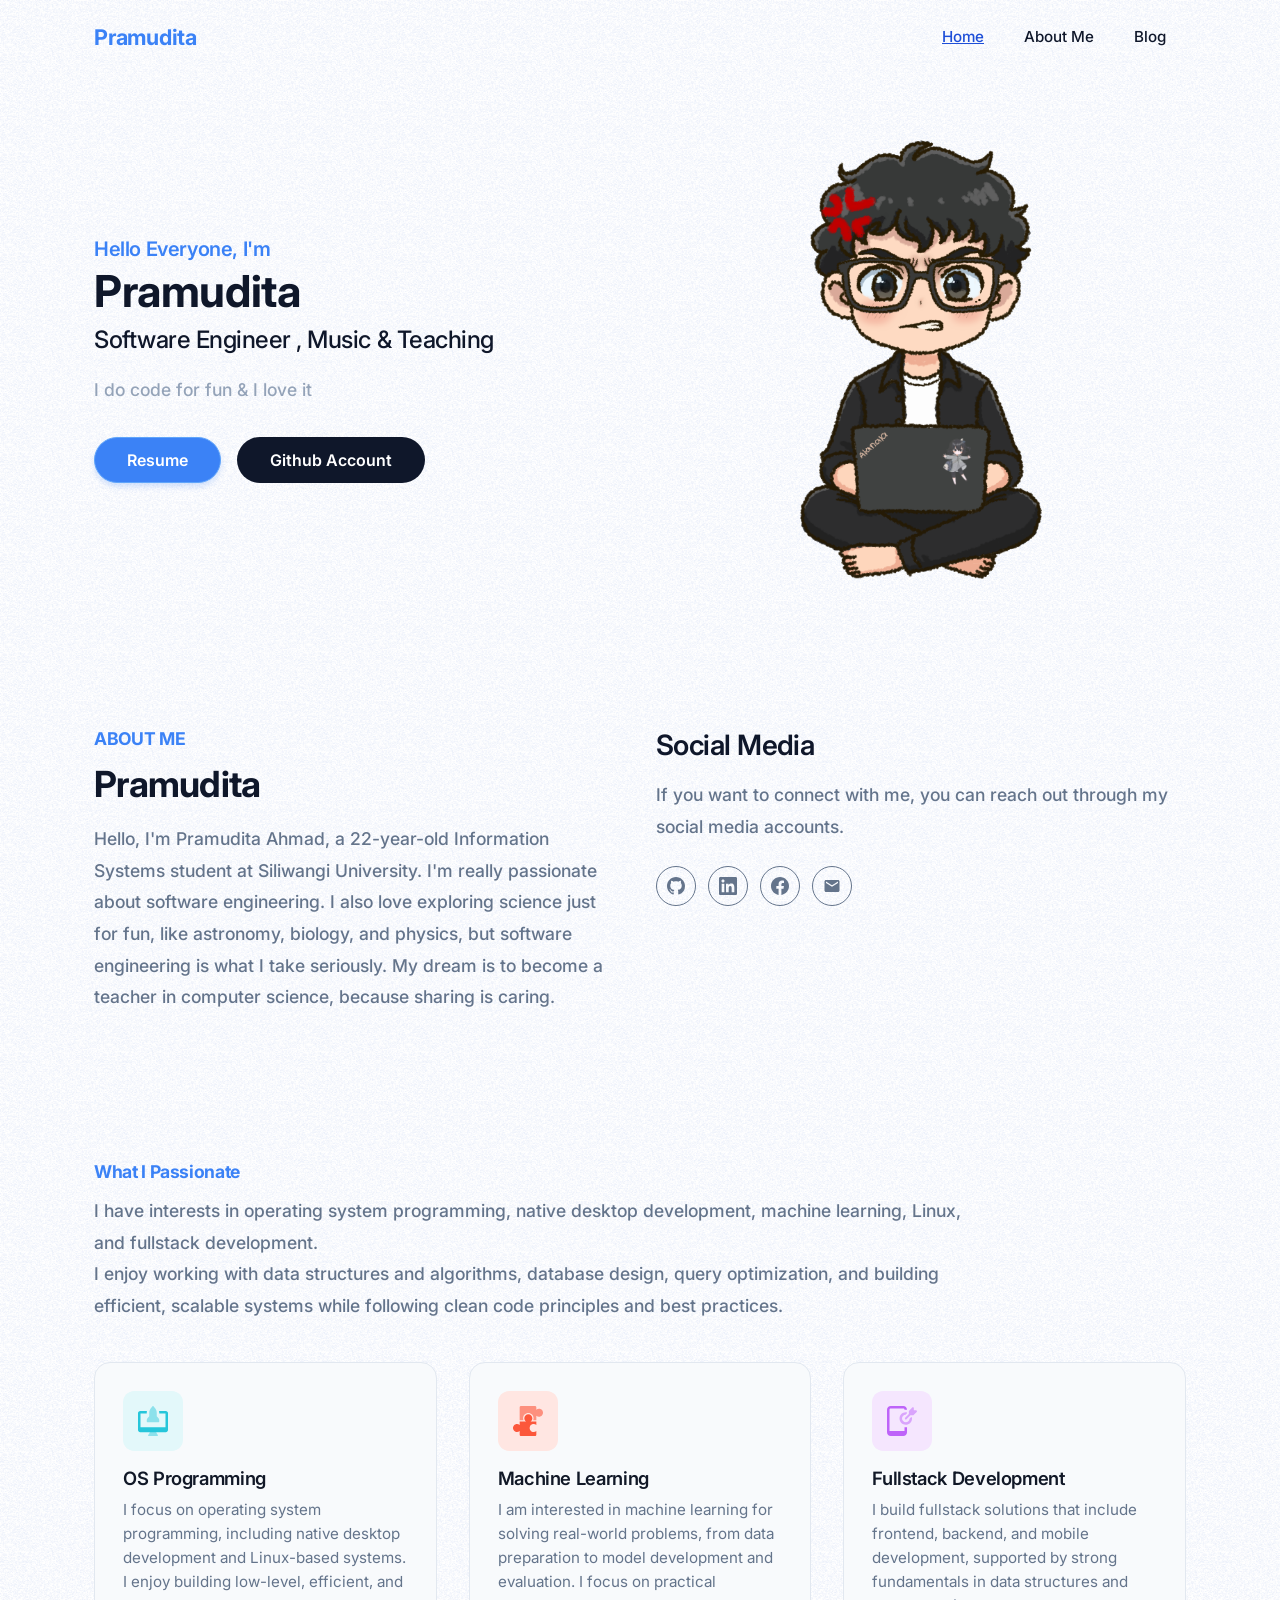
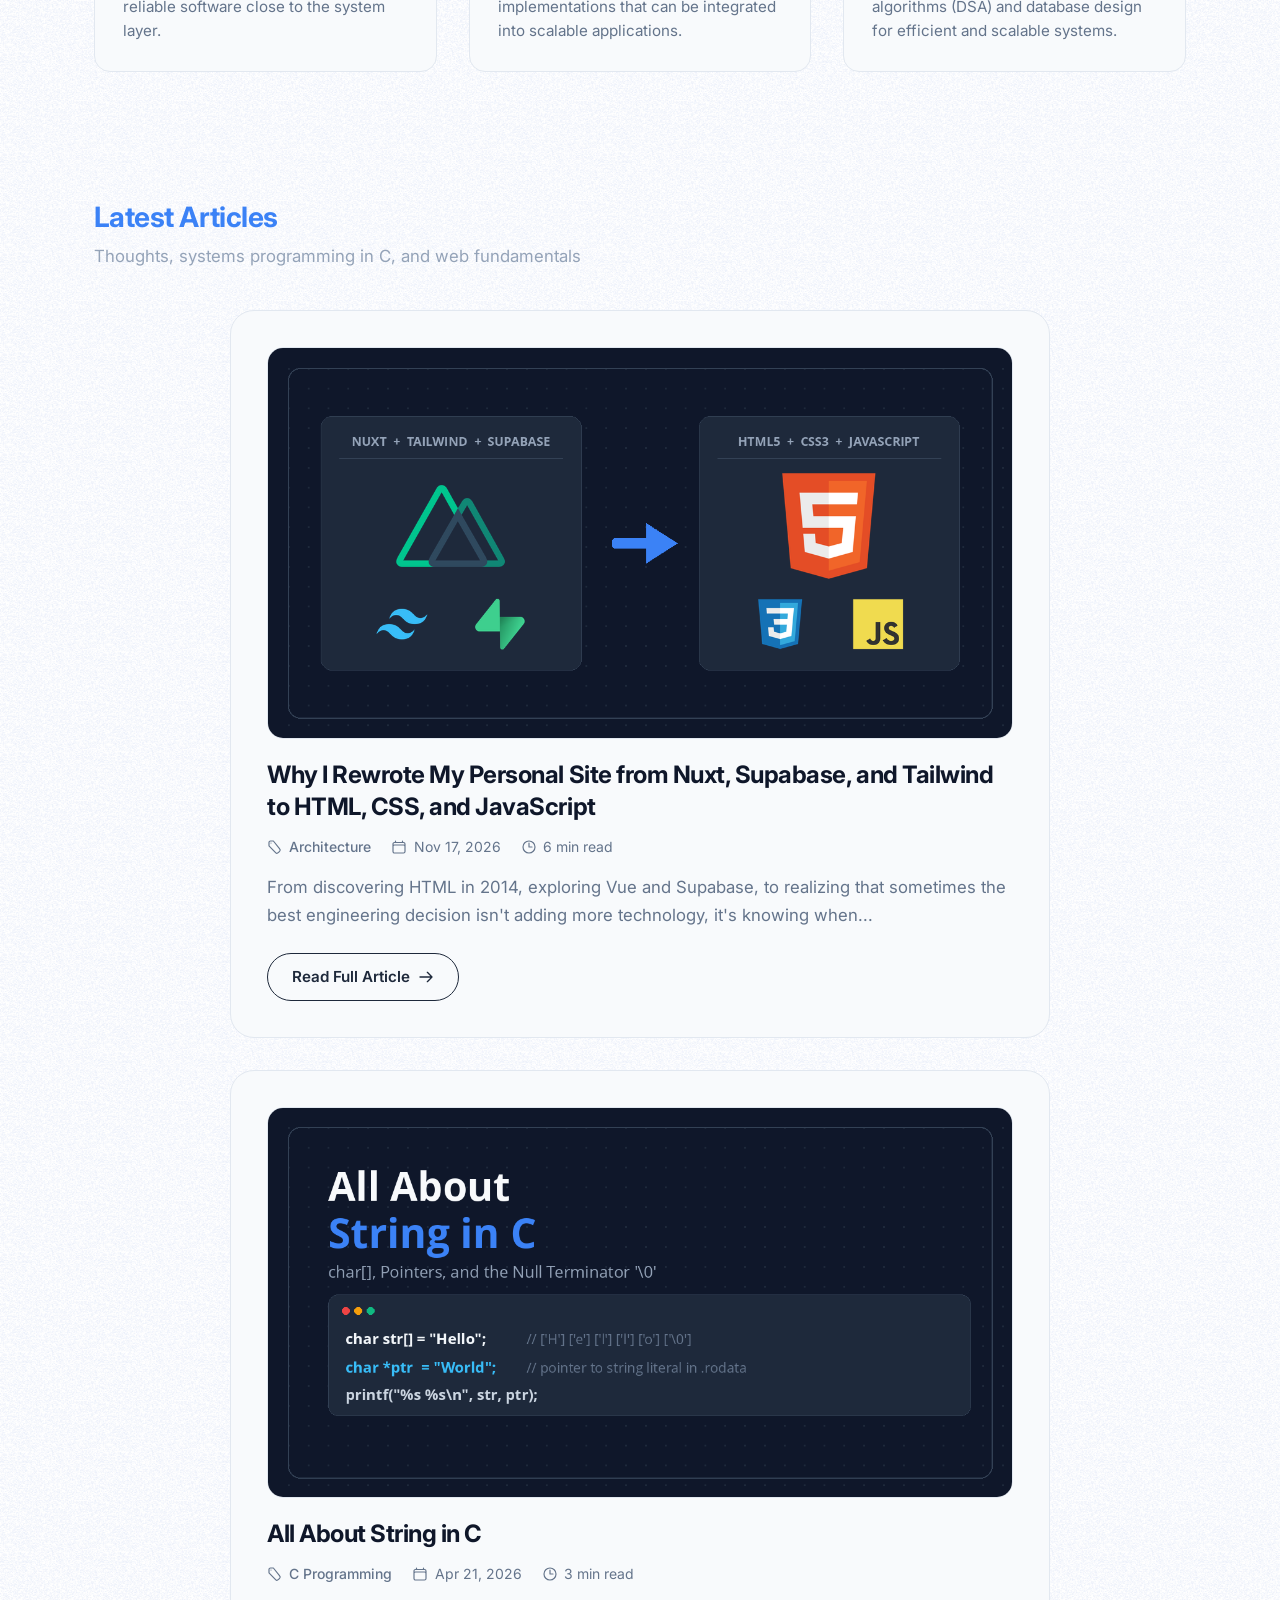
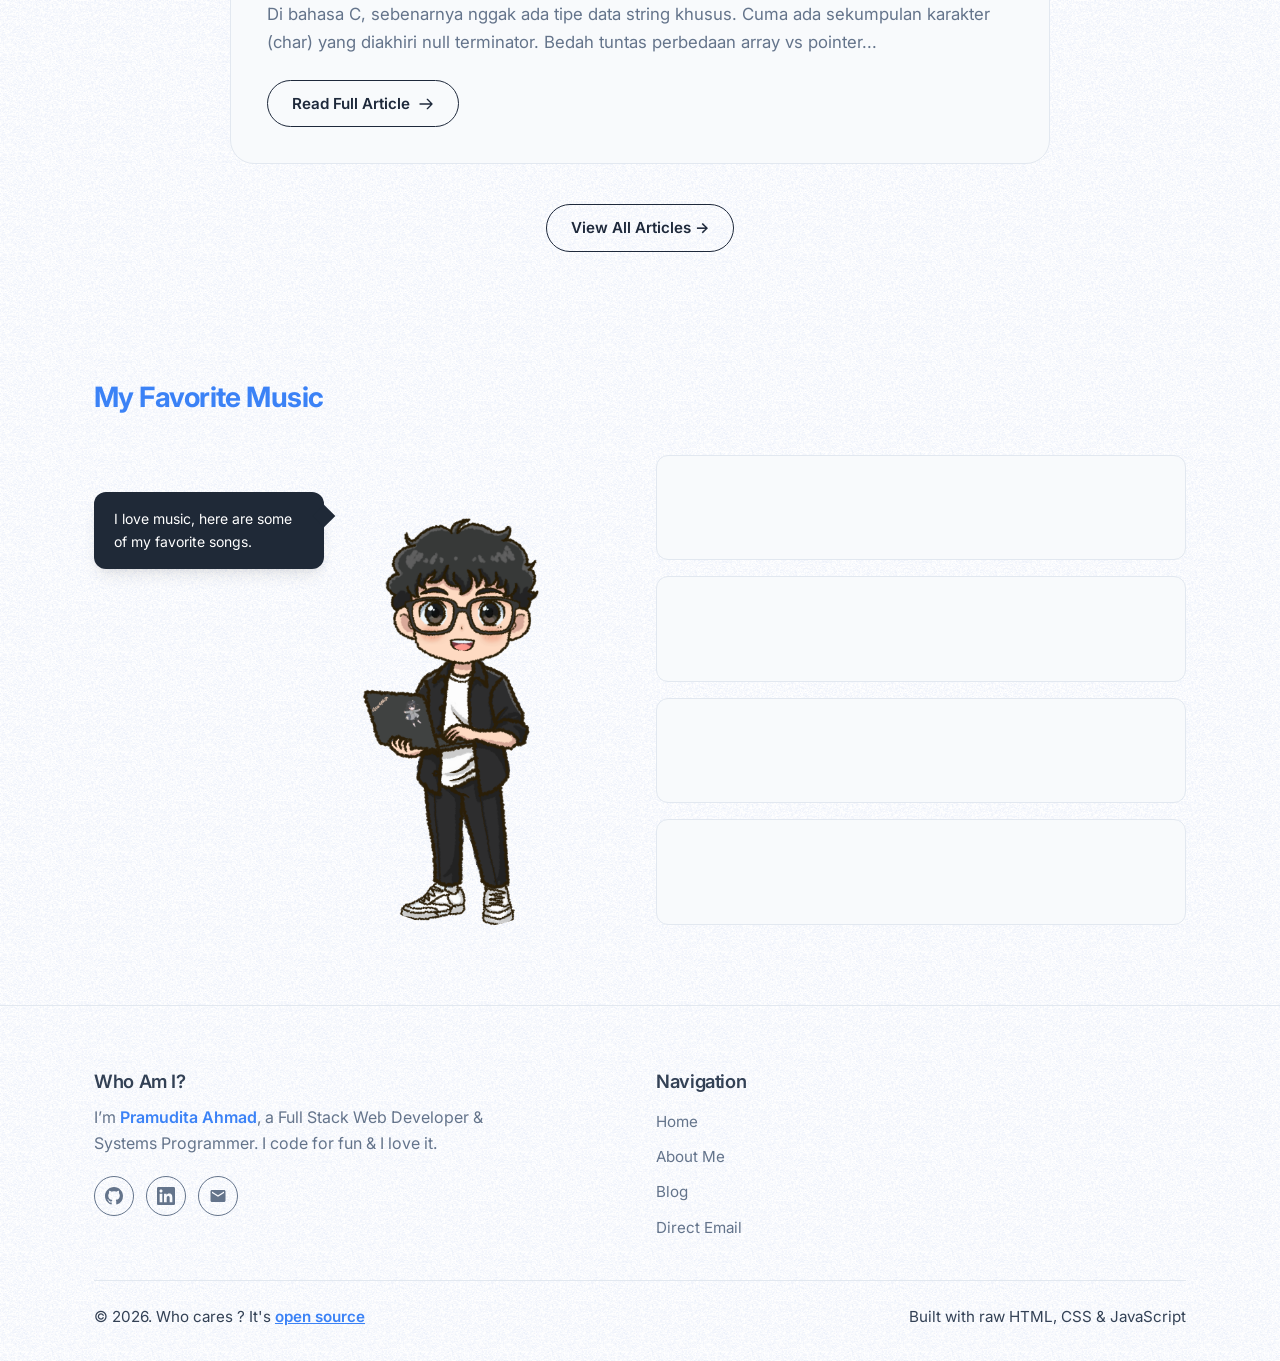
==== commit 7cd4bfd5: "refactor(social): remove Twitter links and profile handle across the site" ====
--- a/index.html
+++ b/index.html
@@ -112,9 +112,6 @@
               <a href="https://www.linkedin.com/in/pramudita-ahmad-4ba11a232/" target="_blank" class="social-circle-btn" title="LinkedIn">
                 <svg viewBox="0 0 24 24" fill="currentColor"><path d="M20.447 20.452h-3.554v-5.569c0-1.328-.027-3.037-1.852-3.037-1.853 0-2.136 1.445-2.136 2.939v5.667H9.351V9h3.414v1.561h.046c.477-.9 1.637-1.85 3.37-1.85 3.601 0 4.267 2.37 4.267 5.455v6.286zM5.337 7.433c-1.144 0-2.063-.926-2.063-2.065 0-1.138.92-2.063 2.063-2.063 1.14 0 2.064.925 2.064 2.063 0 1.139-.925 2.065-2.064 2.065zm1.782 13.019H3.555V9h3.564v11.452zM22.225 0H1.771C.792 0 0 .774 0 1.729v20.542C0 23.227.792 24 1.771 24h20.451C23.2 24 24 23.227 24 22.271V1.729C24 .774 23.2 0 22.222 0h.003z"/></svg>
               </a>
-              <a href="https://twitter.com/PramuditaAhmad1" target="_blank" class="social-circle-btn" title="Twitter">
-                <svg viewBox="0 0 24 24" fill="currentColor"><path d="M23.953 4.57a10 10 0 01-2.825.775 4.958 4.958 0 002.163-2.723c-.951.555-2.005.959-3.127 1.184a4.92 4.92 0 00-8.384 4.482C7.69 8.095 4.067 6.13 1.64 3.162a4.822 4.822 0 00-.666 2.475c0 1.71.87 3.213 2.188 4.096a4.904 4.904 0 01-2.228-.616v.06a4.923 4.923 0 003.946 4.827 4.996 4.996 0 01-2.212.085 4.936 4.936 0 004.604 3.417 9.867 9.867 0 01-6.102 2.105c-.39 0-.779-.023-1.17-.067a13.995 13.995 0 007.557 2.209c9.053 0 13.998-7.496 13.998-13.985 0-.21 0-.42-.015-.63A9.935 9.935 0 0024 4.59z"/></svg>
-              </a>
               <a href="https://www.facebook.com/pramudita.ahmad.10" target="_blank" class="social-circle-btn" title="Facebook">
                 <svg viewBox="0 0 24 24" fill="currentColor"><path d="M24 12.073c0-6.627-5.373-12-12-12s-12 5.373-12 12c0 5.99 4.388 10.954 10.125 11.854v-8.385H7.078v-3.47h3.047V9.43c0-3.007 1.792-4.669 4.533-4.669 1.312 0 2.686.235 2.686.235v2.953H15.83c-1.491 0-1.956.925-1.956 1.874v2.25h3.328l-.532 3.47h-2.796v8.385C19.612 23.027 24 18.062 24 12.073z"/></svg>
               </a>
@@ -375,10 +372,7 @@
               <a href="https://www.linkedin.com/in/pramudita-ahmad-4ba11a232/" target="_blank" class="social-circle-btn" title="LinkedIn">
                 <svg viewBox="0 0 24 24" fill="currentColor"><path d="M20.447 20.452h-3.554v-5.569c0-1.328-.027-3.037-1.852-3.037-1.853 0-2.136 1.445-2.136 2.939v5.667H9.351V9h3.414v1.561h.046c.477-.9 1.637-1.85 3.37-1.85 3.601 0 4.267 2.37 4.267 5.455v6.286zM5.337 7.433c-1.144 0-2.063-.926-2.063-2.065 0-1.138.92-2.063 2.063-2.063 1.14 0 2.064.925 2.064 2.063 0 1.139-.925 2.065-2.064 2.065zm1.782 13.019H3.555V9h3.564v11.452zM22.225 0H1.771C.792 0 0 .774 0 1.729v20.542C0 23.227.792 24 1.771 24h20.451C23.2 24 24 23.227 24 22.271V1.729C24 .774 23.2 0 22.222 0h.003z"/></svg>
               </a>
-              <a href="https://twitter.com/PramuditaAhmad1" target="_blank" class="social-circle-btn" title="Twitter">
-                <svg viewBox="0 0 24 24" fill="currentColor"><path d="M23.953 4.57a10 10 0 01-2.825.775 4.958 4.958 0 002.163-2.723c-.951.555-2.005.959-3.127 1.184a4.92 4.92 0 00-8.384 4.482C7.69 8.095 4.067 6.13 1.64 3.162a4.822 4.822 0 00-.666 2.475c0 1.71.87 3.213 2.188 4.096a4.904 4.904 0 01-2.228-.616v.06a4.923 4.923 0 003.946 4.827 4.996 4.996 0 01-2.212.085 4.936 4.936 0 004.604 3.417 9.867 9.867 0 01-6.102 2.105c-.39 0-.779-.023-1.17-.067a13.995 13.995 0 007.557 2.209c9.053 0 13.998-7.496 13.998-13.985 0-.21 0-.42-.015-.63A9.935 9.935 0 0024 4.59z"/></svg>
-              </a>
-              <a href="mailto:pramuditaadit2810@gmail.com" class="social-circle-btn" title="Email">
+              <a href="https://www.facebook.com/pramudita.ahmad.10" target="_blank" class="social-circle-btn" title="Facebook">
                 <svg viewBox="0 0 24 24" fill="currentColor"><path d="M20 4H4c-1.1 0-1.99.9-1.99 2L2 18c0 1.1.9 2 2 2h16c1.1 0 2-.9 2-2V6c0-1.1-.9-2-2-2zm0 4l-8 5-8-5V6l8 5 8-5v2z"/></svg>
               </a>
             </div>
